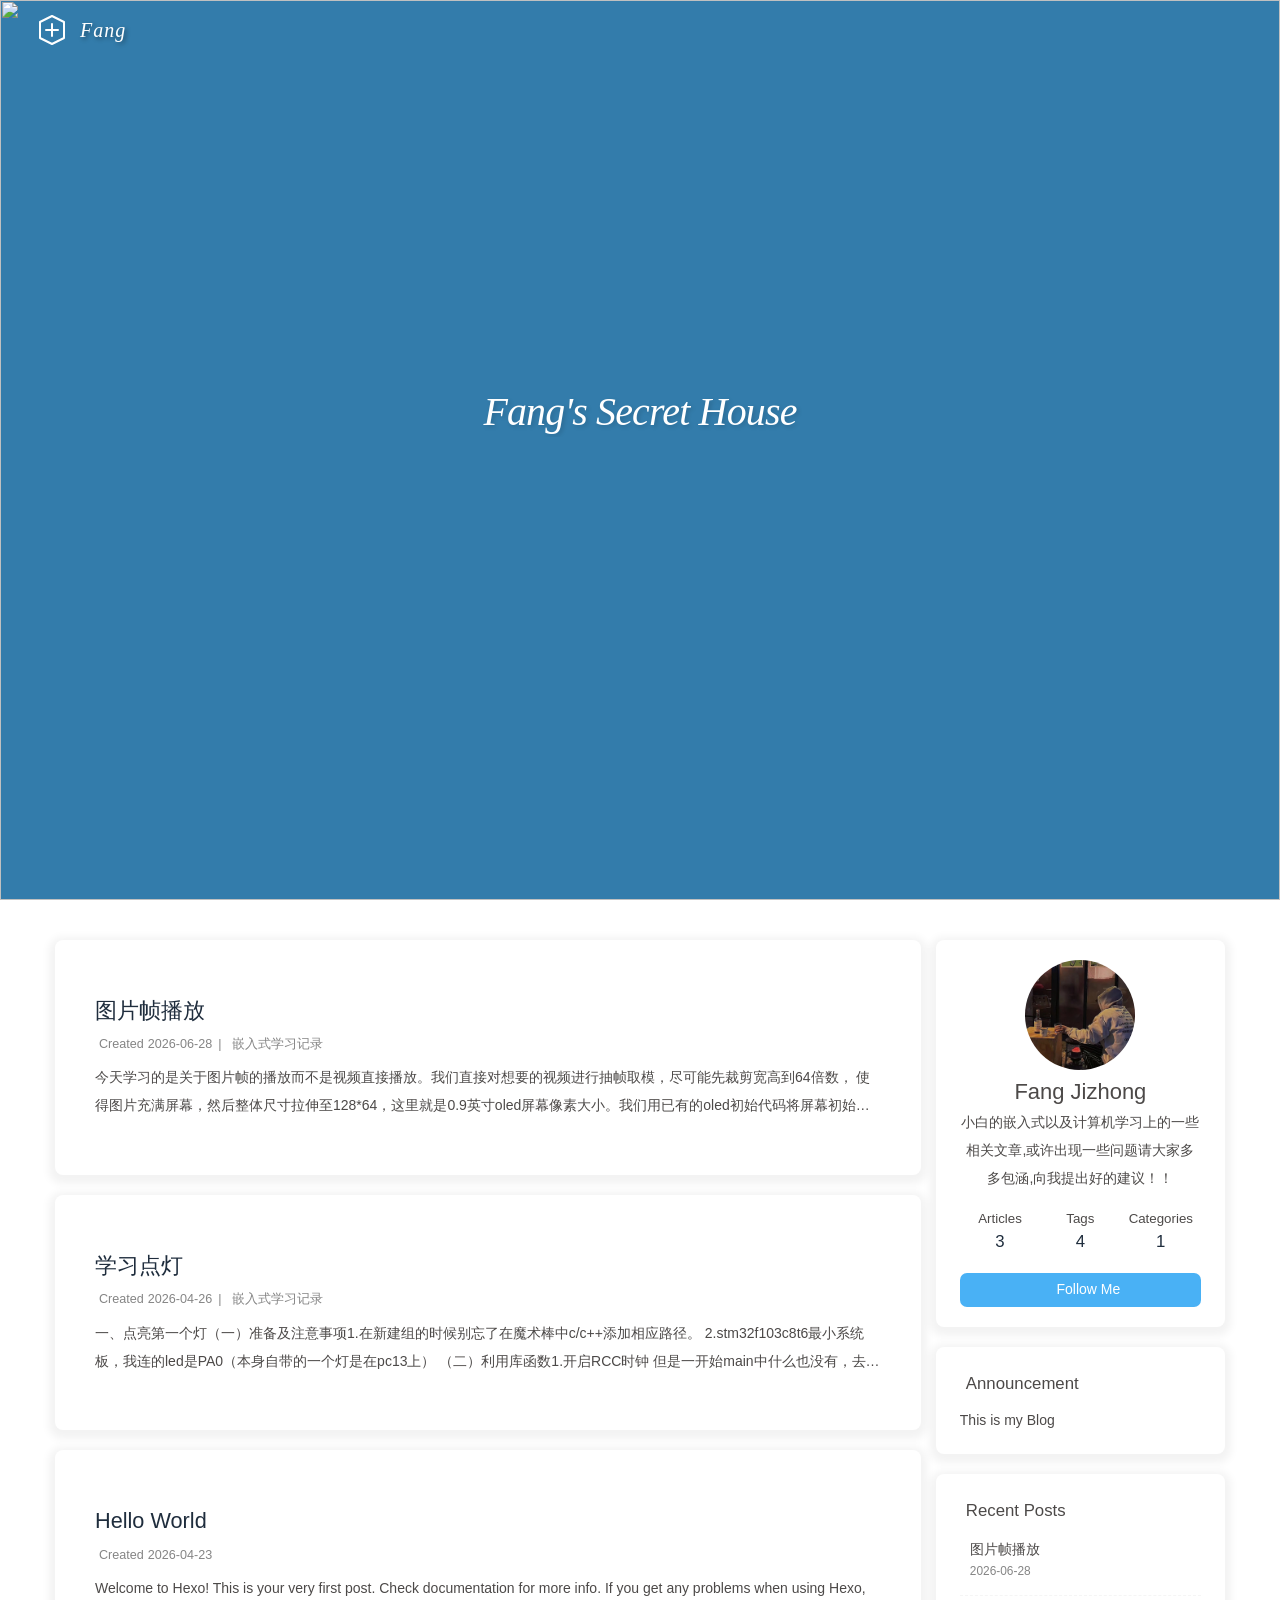
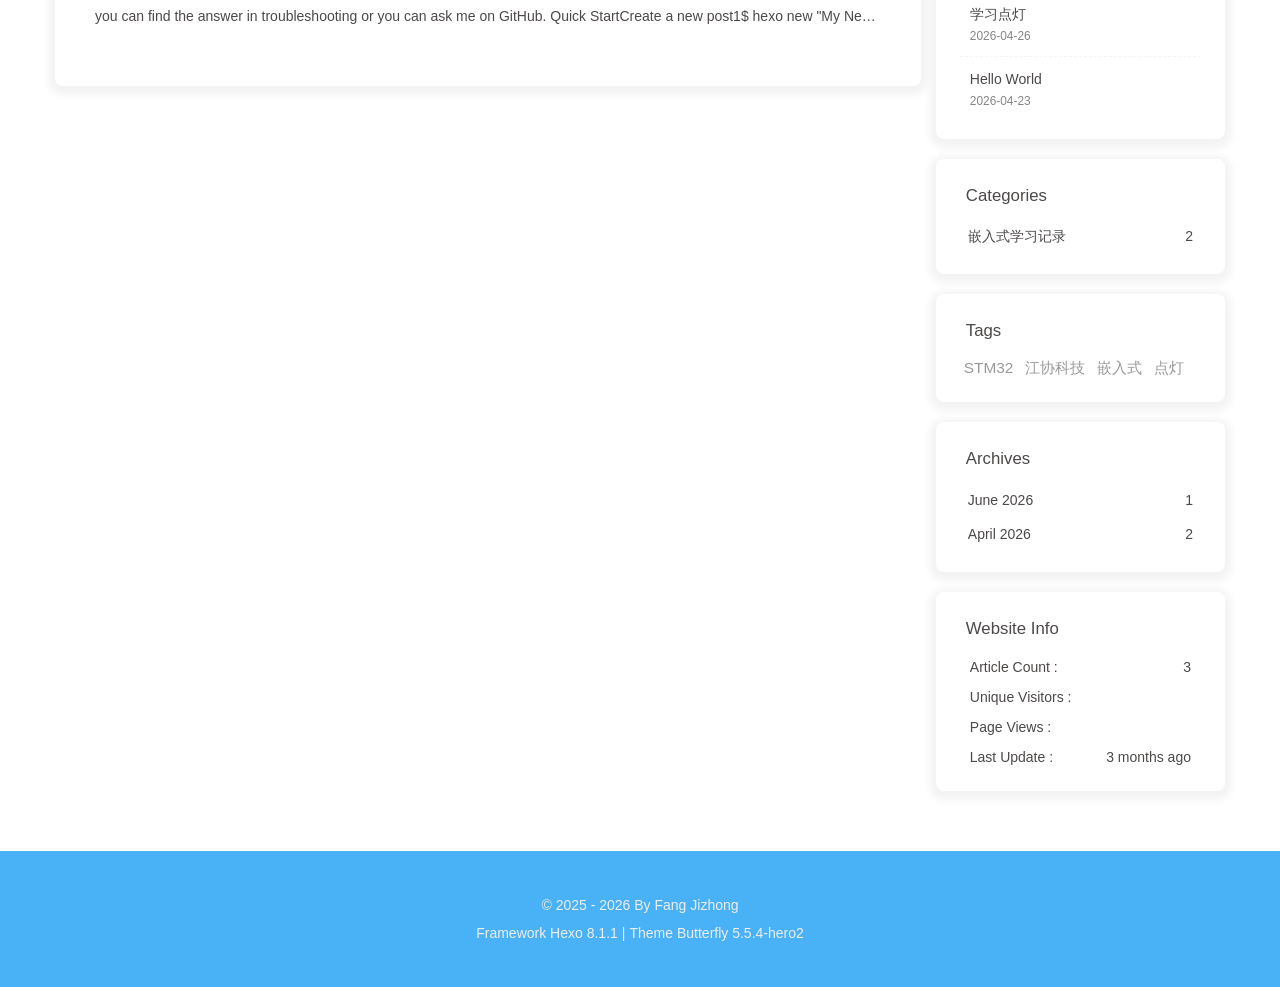
==== index.html @ 66880bf9 "Site updated: 2026-08-13 18:31:26" ====
<!DOCTYPE html><html lang="en" data-theme="light"><head><meta charset="UTF-8"><meta http-equiv="X-UA-Compatible" content="IE=edge"><meta name="viewport" content="width=device-width, initial-scale=1.0,viewport-fit=cover"><title>Fang's Secret House</title><meta name="author" content="Fang Jizhong"><meta name="copyright" content="Fang Jizhong"><meta name="format-detection" content="telephone=no"><meta name="theme-color" content="#ffffff"><meta name="description" content="小白的嵌入式以及计算机学习上的一些相关文章,或许出现一些问题请大家多多包涵,向我提出好的建议！！">
<meta property="og:type" content="website">
<meta property="og:title" content="Fang&#39;s Secret House">
<meta property="og:url" content="https://piaoliuping14.github.io/index.html">
<meta property="og:site_name" content="Fang&#39;s Secret House">
<meta property="og:description" content="小白的嵌入式以及计算机学习上的一些相关文章,或许出现一些问题请大家多多包涵,向我提出好的建议！！">
<meta property="og:locale" content="en_US">
<meta property="og:image" content="https://piaoliuping14.github.io/img/touxiang.jpg">
<meta property="article:author" content="Fang Jizhong">
<meta property="article:tag" content="学习,嵌入式,硬件,个人技术提升">
<meta name="twitter:card" content="summary">
<meta name="twitter:image" content="https://piaoliuping14.github.io/img/touxiang.jpg"><script type="application/ld+json">{
  "@context": "https://schema.org",
  "@type": "WebSite",
  "name": "Fang's Secret House",
  "alternateName": [
    "piaoliuping14.github.io"
  ],
  "url": "https://piaoliuping14.github.io/"
}</script><link rel="shortcut icon" href="/img/favicon.png"><link rel="canonical" href="https://piaoliuping14.github.io/index.html"><link rel="preconnect" href="//cdn.jsdelivr.net"/><link rel="preconnect" href="//busuanzi.ibruce.info"/><link rel="stylesheet" href="/css/index.css?v=5.5.4-hero2"><link rel="stylesheet" href="https://cdn.jsdelivr.net/npm/@fortawesome/fontawesome-free@7.1.0/css/all.min.css"><script>
    (() => {
      
    const saveToLocal = {
      set: (key, value, ttl) => {
        if (!ttl) return
        const expiry = Date.now() + ttl * 86400000
        localStorage.setItem(key, JSON.stringify({ value, expiry }))
      },
      get: key => {
        const itemStr = localStorage.getItem(key)
        if (!itemStr) return undefined
        const { value, expiry } = JSON.parse(itemStr)
        if (Date.now() > expiry) {
          localStorage.removeItem(key)
          return undefined
        }
        return value
      }
    }

    window.btf = {
      saveToLocal,
      getScript: (url, attr = {}) => new Promise((resolve, reject) => {
        const script = document.createElement('script')
        script.src = url
        script.async = true
        Object.entries(attr).forEach(([key, val]) => script.setAttribute(key, val))
        script.onload = script.onreadystatechange = () => {
          if (!script.readyState || /loaded|complete/.test(script.readyState)) resolve()
        }
        script.onerror = reject
        document.head.appendChild(script)
      }),
      getCSS: (url, id) => new Promise((resolve, reject) => {
        const link = document.createElement('link')
        link.rel = 'stylesheet'
        link.href = url
        if (id) link.id = id
        link.onload = link.onreadystatechange = () => {
          if (!link.readyState || /loaded|complete/.test(link.readyState)) resolve()
        }
        link.onerror = reject
        document.head.appendChild(link)
      }),
      addGlobalFn: (key, fn, name = false, parent = window) => {
        if (!false && key.startsWith('pjax')) return
        const globalFn = parent.globalFn || {}
        globalFn[key] = globalFn[key] || {}
        globalFn[key][name || Object.keys(globalFn[key]).length] = fn
        parent.globalFn = globalFn
      }
    }
  
      
      const activateDarkMode = () => {
        document.documentElement.setAttribute('data-theme', 'dark')
        if (document.querySelector('meta[name="theme-color"]') !== null) {
          document.querySelector('meta[name="theme-color"]').setAttribute('content', '#0d0d0d')
        }
      }
      const activateLightMode = () => {
        document.documentElement.setAttribute('data-theme', 'light')
        if (document.querySelector('meta[name="theme-color"]') !== null) {
          document.querySelector('meta[name="theme-color"]').setAttribute('content', '#ffffff')
        }
      }

      btf.activateDarkMode = activateDarkMode
      btf.activateLightMode = activateLightMode

      const theme = saveToLocal.get('theme')
    
          theme === 'dark' ? activateDarkMode() : theme === 'light' ? activateLightMode() : null
        
      
      const asideStatus = saveToLocal.get('aside-status')
      if (asideStatus !== undefined) {
        document.documentElement.classList.toggle('hide-aside', asideStatus === 'hide')
      }
    
      
    const detectApple = () => {
      if (/iPad|iPhone|iPod|Macintosh/.test(navigator.userAgent)) {
        document.documentElement.classList.add('apple')
      }
    }
    detectApple()
  
    })()
  </script><script>const GLOBAL_CONFIG = {
  root: '/',
  algolia: undefined,
  localSearch: undefined,
  translate: undefined,
  highlight: {"plugin":"highlight.js","highlightCopy":true,"highlightLang":true,"highlightHeightLimit":false,"highlightFullpage":false,"highlightMacStyle":false},
  copy: {
    success: 'Copy Successful',
    error: 'Copy Failed',
    noSupport: 'Browser Not Supported'
  },
  relativeDate: {
    homepage: false,
    post: false
  },
  runtime: '',
  dateSuffix: {
    just: 'Just now',
    min: 'minutes ago',
    hour: 'hours ago',
    day: 'days ago',
    month: 'months ago'
  },
  copyright: undefined,
  lightbox: 'null',
  Snackbar: undefined,
  infinitegrid: {
    js: 'https://cdn.jsdelivr.net/npm/@egjs/infinitegrid@4.13.0/dist/infinitegrid.min.js',
    buttonText: 'Load More'
  },
  isPhotoFigcaption: false,
  islazyloadPlugin: false,
  isAnchor: false,
  percent: {
    toc: true,
    rightside: false,
  },
  autoDarkmode: false
}</script><script id="config-diff">var GLOBAL_CONFIG_SITE = {
  title: 'Fang\'s Secret House',
  isHighlightShrink: false,
  isToc: false,
  pageType: 'home'
}</script><meta name="generator" content="Hexo 8.1.1"></head><body><div class="page" id="body-wrap"><header class="full_page" id="page-header"><div class="hero-bg-layer hero-bg-1"><img class="hero-bg-img" src="https://images.higgs.ai/?default=1&amp;output=webp&amp;url=https%3A%2F%2Fd8j0ntlcm91z4.cloudfront.net%2Fuser_38xzZboKViGWJOttwIXH07lWA1P%2Fhf_20260609_195923_b0ba8ace-1d1d-4f2c-9a28-1ab84b330680.png&amp;w=1280&amp;q=85" alt=""></div><div class="hero-bg-layer hero-bg-2" id="spotlight-mask"><img class="hero-bg-img" src="https://images.higgs.ai/?default=1&amp;output=webp&amp;url=https%3A%2F%2Fd8j0ntlcm91z4.cloudfront.net%2Fuser_38xzZboKViGWJOttwIXH07lWA1P%2Fhf_20260609_201152_bba90a12-bf12-459f-91f0-51f237dbaf3b.png&amp;w=1280&amp;q=85" alt=""></div><canvas id="spotlight-canvas"></canvas><nav id="nav"><span id="blog-info"><a class="nav-site-title" href="/"><span class="hero-logo" aria-hidden="true"><svg width="32" height="32" viewBox="0 0 32 32" fill="none" xmlns="http://www.w3.org/2000/svg"><path d="M16 2L28 8V24L16 30L4 24V8L16 2Z" stroke="white" stroke-width="2" stroke-linecap="round" stroke-linejoin="round"></path><path d="M16 10V22M10 16H22" stroke="white" stroke-width="2" stroke-linecap="round"></path></svg></span><span class="hero-site-name">Fang</span></a></span><div id="menus"></div></nav><div id="site-info"><h1 id="site-title">Fang's Secret House</h1></div><div id="scroll-down"><i class="fas fa-angle-down scroll-down-effects"></i></div></header><main class="layout" id="content-inner"><div class="recent-posts nc" id="recent-posts"><div class="recent-post-items"><div class="recent-post-item"><div class="recent-post-info no-cover"><a class="article-title" href="/2026/06/28/%E5%9B%BE%E7%89%87%E5%B8%A7%E6%92%AD%E6%94%BE/" title="图片帧播放">图片帧播放</a><div class="article-meta-wrap"><span class="post-meta-date"><i class="far fa-calendar-alt"></i><span class="article-meta-label">Created</span><time datetime="2026-06-28T06:37:36.000Z" title="Created 2026-06-28 14:37:36">2026-06-28</time></span><span class="article-meta"><span class="article-meta-separator">|</span><i class="fas fa-inbox"></i><a class="article-meta__categories" href="/categories/%E5%B5%8C%E5%85%A5%E5%BC%8F%E5%AD%A6%E4%B9%A0%E8%AE%B0%E5%BD%95/">嵌入式学习记录</a></span></div><div class="content">今天学习的是关于图片帧的播放而不是视频直接播放。我们直接对想要的视频进行抽帧取模，尽可能先裁剪宽高到64倍数， 使得图片充满屏幕，然后整体尺寸拉伸至128*64，这里就是0.9英寸oled屏幕像素大小。我们用已有的oled初始代码将屏幕初始化。后面需要的就是编写显示图片的程序。  12345678910111213141516171819202122232425262728    void OLED_ShowImage128x64(const uint8_t *Image)&#123;	uint8_t Page;	uint8_t Y;	uint8_t X;	uint8_t Bit;	uint16_t Index;	uint8_t Data;	for(Page=0;Page&lt;8;Page++)	&#123;		OLED_SetCursor(Page,0);		for(X=0;X&lt;128;X++)		&#123;			Data=0x00;			for(Bit=0;Bit&lt;8;Bit++)			&#123;			   Y=Page*8+Bit;				Index = ...</div></div></div><div class="recent-post-item"><div class="recent-post-info no-cover"><a class="article-title" href="/2026/04/26/%E5%AD%A6%E4%B9%A0%E7%82%B9%E7%81%AF/" title="学习点灯">学习点灯</a><div class="article-meta-wrap"><span class="post-meta-date"><i class="far fa-calendar-alt"></i><span class="article-meta-label">Created</span><time datetime="2026-04-26T02:53:39.000Z" title="Created 2026-04-26 10:53:39">2026-04-26</time></span><span class="article-meta"><span class="article-meta-separator">|</span><i class="fas fa-inbox"></i><a class="article-meta__categories" href="/categories/%E5%B5%8C%E5%85%A5%E5%BC%8F%E5%AD%A6%E4%B9%A0%E8%AE%B0%E5%BD%95/">嵌入式学习记录</a></span></div><div class="content">一、点亮第一个灯（一）准备及注意事项1.在新建组的时候别忘了在魔术棒中c/c++添加相应路径。 2.stm32f103c8t6最小系统板，我连的led是PA0（本身自带的一个灯是在pc13上）  （二）利用库函数1.开启RCC时钟     但是一开始main中什么也没有，去找libray中“stm32f10x_rcc.h”，其中700行左右有一个  1void RCC_APB2PeriphClockCmd(uint32_t RCC_APB2Periph, FunctionalState NewState) 可以通过“Go To Definition Of”跳转到具体的函数及其解释。 也就是说参数RCC_APB2Periph和NewState可选择的就是这些       这里要开启PA0的RCC时钟，所以选择RCC_APB2Periph_GPIOA和ENABLE,直接在main里写这个函数。     补充一下：         库函数是自己定义了寄存器的地址及其相应引脚的位设置。后续寄存器操作的时候会自己定义这一些，需要会看数据手册，看地址位。     2.GPIO寄存器配置（初始...</div></div></div><div class="recent-post-item"><div class="recent-post-info no-cover"><a class="article-title" href="/2026/04/23/hello-world/" title="Hello World">Hello World</a><div class="article-meta-wrap"><span class="post-meta-date"><i class="far fa-calendar-alt"></i><span class="article-meta-label">Created</span><time datetime="2026-04-23T04:51:19.220Z" title="Created 2026-04-23 12:51:19">2026-04-23</time></span></div><div class="content">Welcome to Hexo! This is your very first post. Check documentation for more info. If you get any problems when using Hexo, you can find the answer in troubleshooting or you can ask me on GitHub. Quick StartCreate a new post1$ hexo new &quot;My New Post&quot;  More info: Writing Run server1$ hexo server  More info: Server Generate static files1$ hexo generate  More info: Generating Deploy to remote sites1$ hexo deploy  More info: Deployment </div></div></div></div></div><div class="aside-content" id="aside-content"><div class="card-widget card-info text-center"><div class="avatar-img"><img src="/img/touxiang.jpg" onerror="this.onerror=null;this.src='/img/friend_404.gif'" alt="avatar"/></div><div class="author-info-name">Fang Jizhong</div><div class="author-info-description">小白的嵌入式以及计算机学习上的一些相关文章,或许出现一些问题请大家多多包涵,向我提出好的建议！！</div><div class="site-data"><a href="/archives/"><div class="headline">Articles</div><div class="length-num">3</div></a><a href="/tags/"><div class="headline">Tags</div><div class="length-num">4</div></a><a href="/categories/"><div class="headline">Categories</div><div class="length-num">1</div></a></div><a id="card-info-btn" target="_blank" rel="noopener" href="https://github.com/piaoliuping14"><i class="fab fa-github"></i><span>Follow Me</span></a></div><div class="card-widget card-announcement"><div class="item-headline"><i class="fas fa-bullhorn fa-shake"></i><span>Announcement</span></div><div class="announcement_content">This is my Blog</div></div><div class="sticky_layout"><div class="card-widget card-recent-post"><div class="item-headline"><i class="fas fa-history"></i><span>Recent Posts</span></div><div class="aside-list"><div class="aside-list-item no-cover"><div class="content"><a class="title" href="/2026/06/28/%E5%9B%BE%E7%89%87%E5%B8%A7%E6%92%AD%E6%94%BE/" title="图片帧播放">图片帧播放</a><time datetime="2026-06-28T06:37:36.000Z" title="Created 2026-06-28 14:37:36">2026-06-28</time></div></div><div class="aside-list-item no-cover"><div class="content"><a class="title" href="/2026/04/26/%E5%AD%A6%E4%B9%A0%E7%82%B9%E7%81%AF/" title="学习点灯">学习点灯</a><time datetime="2026-04-26T02:53:39.000Z" title="Created 2026-04-26 10:53:39">2026-04-26</time></div></div><div class="aside-list-item no-cover"><div class="content"><a class="title" href="/2026/04/23/hello-world/" title="Hello World">Hello World</a><time datetime="2026-04-23T04:51:19.220Z" title="Created 2026-04-23 12:51:19">2026-04-23</time></div></div></div></div><div class="card-widget card-categories"><div class="item-headline">
            <i class="fas fa-folder-open"></i>
            <span>Categories</span>
            
          </div>
          <ul class="card-category-list" id="aside-cat-list">
            <li class="card-category-list-item "><a class="card-category-list-link" href="/categories/%E5%B5%8C%E5%85%A5%E5%BC%8F%E5%AD%A6%E4%B9%A0%E8%AE%B0%E5%BD%95/"><span class="card-category-list-name">嵌入式学习记录</span><span class="card-category-list-count">2</span></a></li>
          </ul></div><div class="card-widget card-tags"><div class="item-headline"><i class="fas fa-tags"></i><span>Tags</span></div><div class="card-tag-cloud"><a href="/tags/STM32/" style="font-size: 1.1em; color: #999">STM32</a> <a href="/tags/%E6%B1%9F%E5%8D%8F%E7%A7%91%E6%8A%80/" style="font-size: 1.1em; color: #999">江协科技</a> <a href="/tags/%E5%B5%8C%E5%85%A5%E5%BC%8F/" style="font-size: 1.1em; color: #999">嵌入式</a> <a href="/tags/%E7%82%B9%E7%81%AF/" style="font-size: 1.1em; color: #999">点灯</a></div></div><div class="card-widget card-archives">
    <div class="item-headline">
      <i class="fas fa-archive"></i>
      <span>Archives</span>
      
    </div>
  
    <ul class="card-archive-list">
      
        <li class="card-archive-list-item">
          <a class="card-archive-list-link" href="/archives/2026/06/">
            <span class="card-archive-list-date">
              June 2026
            </span>
            <span class="card-archive-list-count">1</span>
          </a>
        </li>
      
        <li class="card-archive-list-item">
          <a class="card-archive-list-link" href="/archives/2026/04/">
            <span class="card-archive-list-date">
              April 2026
            </span>
            <span class="card-archive-list-count">2</span>
          </a>
        </li>
      
    </ul>
  </div><div class="card-widget card-webinfo"><div class="item-headline"><i class="fas fa-chart-line"></i><span>Website Info</span></div><div class="webinfo"><div class="webinfo-item"><div class="item-name">Article Count :</div><div class="item-count">3</div></div><div class="webinfo-item"><div class="item-name">Unique Visitors :</div><div class="item-count" id="busuanzi_value_site_uv"><i class="fa-solid fa-spinner fa-spin"></i></div></div><div class="webinfo-item"><div class="item-name">Page Views :</div><div class="item-count" id="busuanzi_value_site_pv"><i class="fa-solid fa-spinner fa-spin"></i></div></div><div class="webinfo-item"><div class="item-name">Last Update :</div><div class="item-count" id="last-push-date" data-lastPushDate="2026-08-13T10:31:24.759Z"><i class="fa-solid fa-spinner fa-spin"></i></div></div></div></div></div></div></main><footer id="footer"><div class="footer-other"><div class="footer-copyright"><span class="copyright">&copy;&nbsp;2025 - 2026 By Fang Jizhong</span><span class="framework-info"><span>Framework </span><a target="_blank" rel="noopener" href="https://hexo.io">Hexo 8.1.1</a><span class="footer-separator">|</span><span>Theme </span><a target="_blank" rel="noopener" href="https://github.com/jerryc127/hexo-theme-butterfly">Butterfly 5.5.4-hero2</a></span></div></div></footer></div><div id="rightside"><div id="rightside-config-hide"><button id="darkmode" type="button" title="Toggle Between Light and Dark Mode"><i class="fas fa-adjust"></i></button><button id="hide-aside-btn" type="button" title="Toggle Between Single-column and Double-column"><i class="fas fa-arrows-alt-h"></i></button></div><div id="rightside-config-show"><button id="rightside-config" type="button" title="Settings"><i class="fas fa-cog fa-spin"></i></button><button id="go-up" type="button" title="Back to Top"><span class="scroll-percent"></span><i class="fas fa-arrow-up"></i></button></div></div><div><script src="/js/utils.js?v=5.5.4-hero2"></script><script src="/js/main.js?v=5.5.4-hero2"></script><script src="/js/hero-spotlight.js"></script><div class="js-pjax"></div><script async data-pjax src="//busuanzi.ibruce.info/busuanzi/2.3/busuanzi.pure.mini.js"></script></div></body></html>
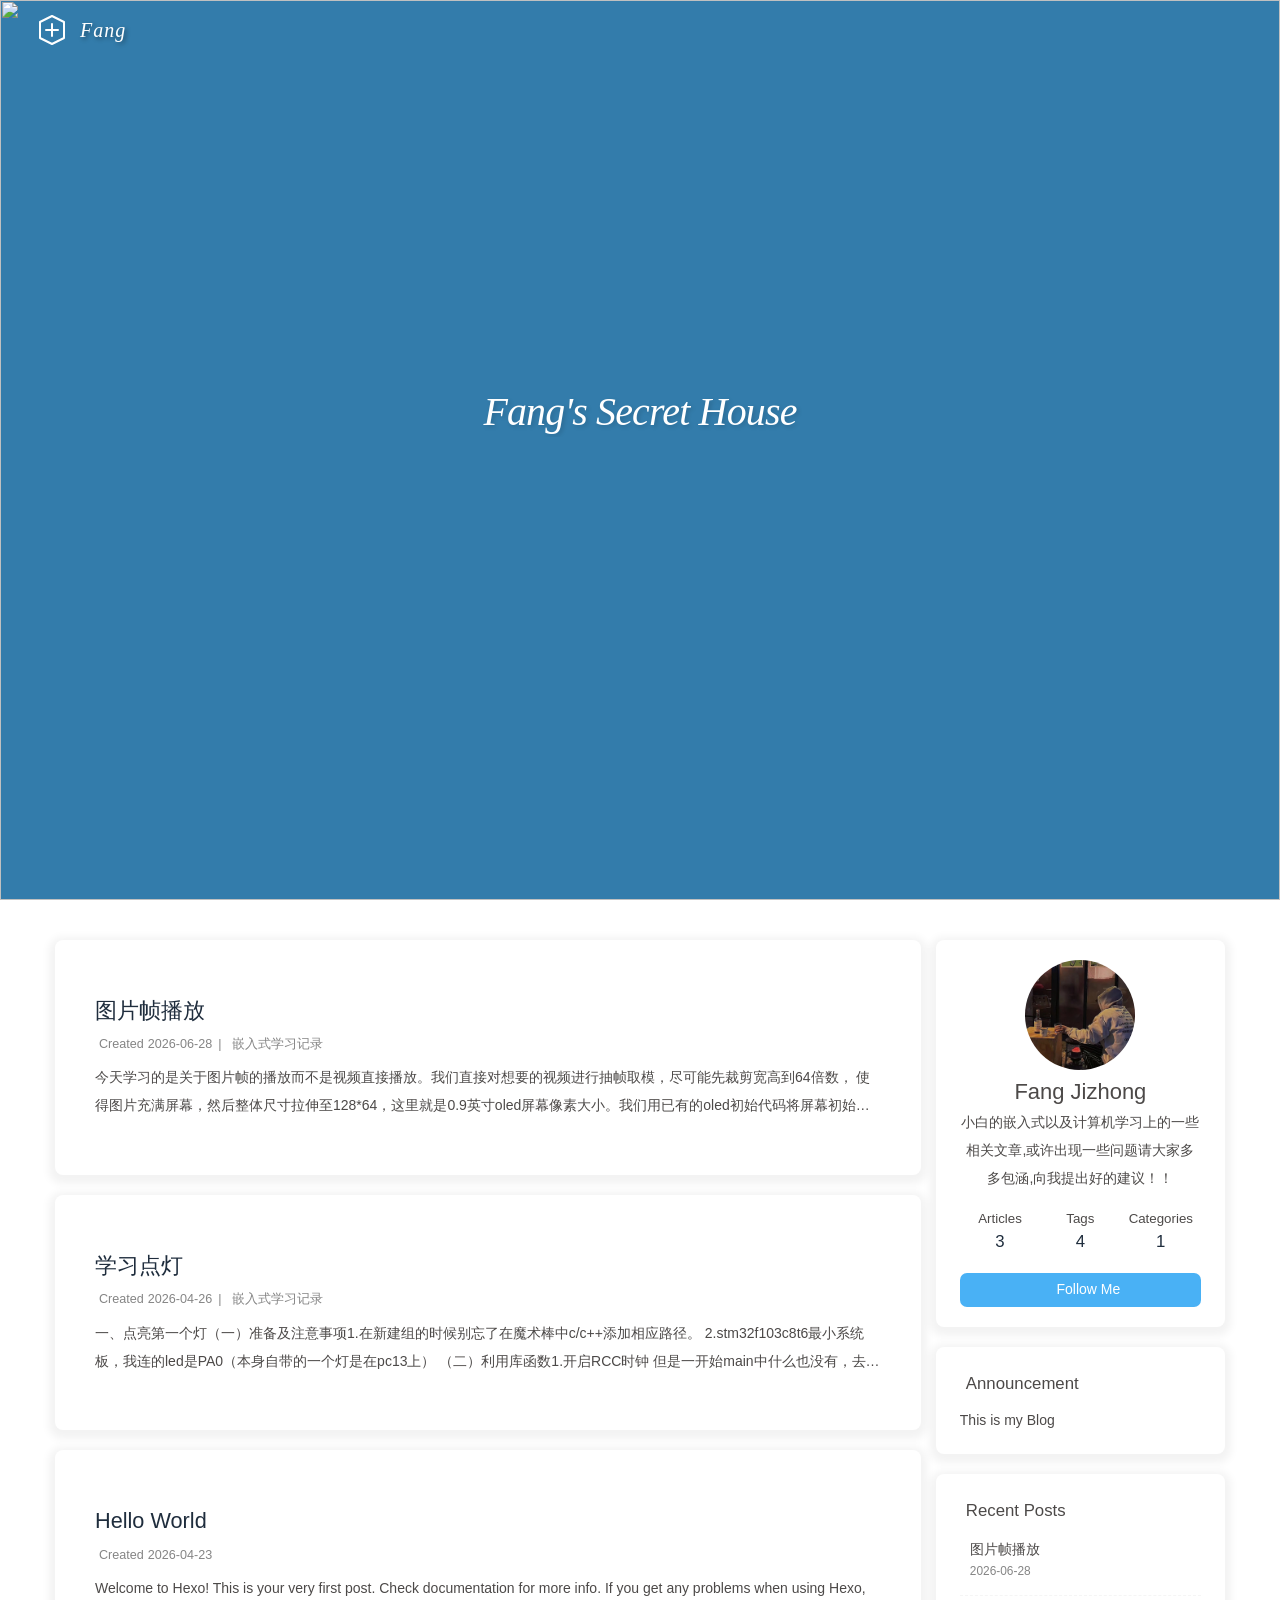
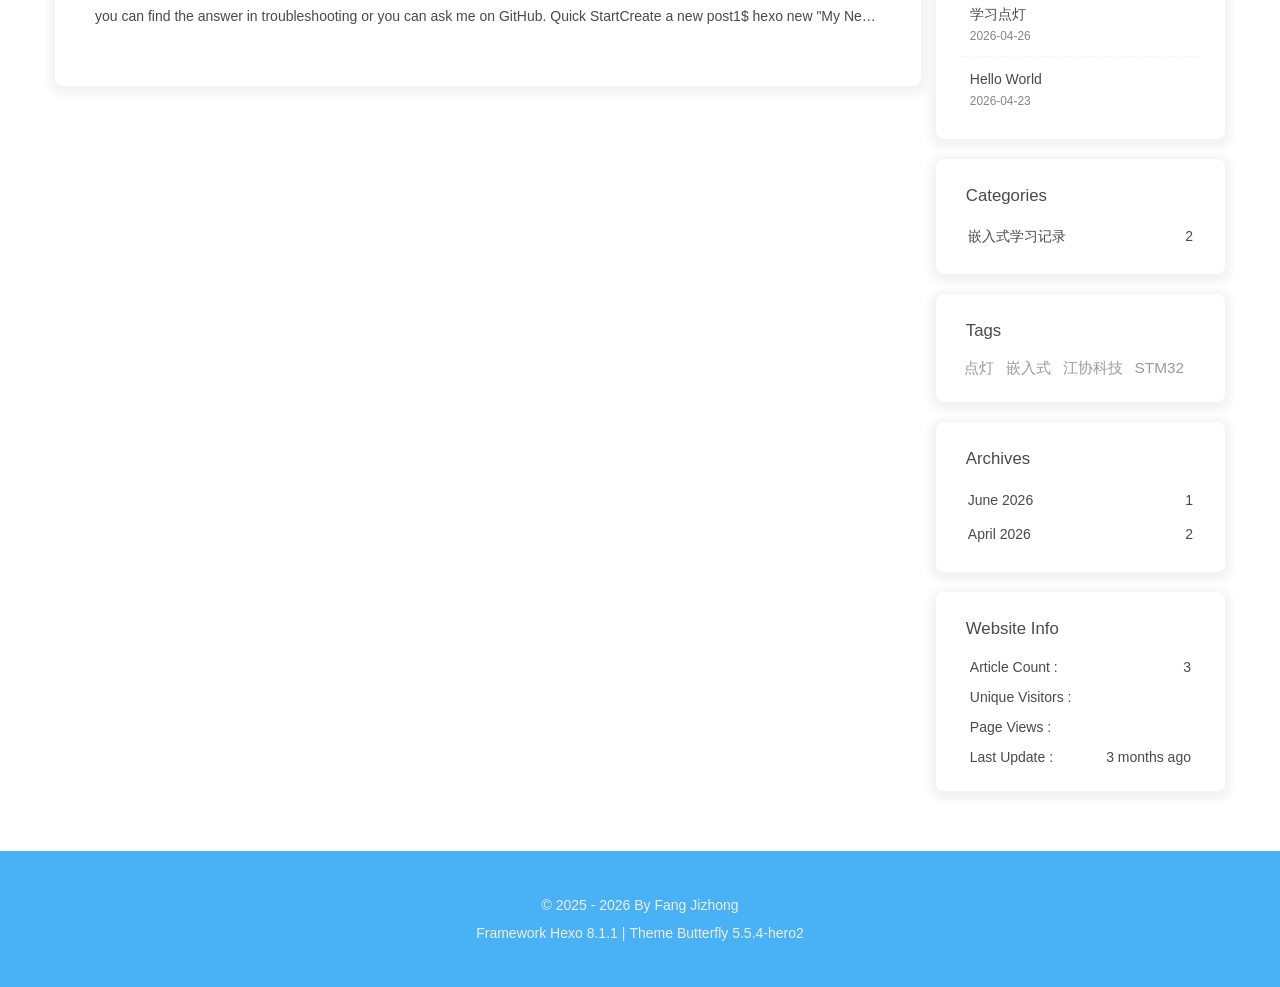
==== commit 4d2d5a68: "Site updated: 2026-08-13 18:32:13" ====
--- a/index.html
+++ b/index.html
@@ -157,7 +157,7 @@
           </div>
           <ul class="card-category-list" id="aside-cat-list">
             <li class="card-category-list-item "><a class="card-category-list-link" href="/categories/%E5%B5%8C%E5%85%A5%E5%BC%8F%E5%AD%A6%E4%B9%A0%E8%AE%B0%E5%BD%95/"><span class="card-category-list-name">嵌入式学习记录</span><span class="card-category-list-count">2</span></a></li>
-          </ul></div><div class="card-widget card-tags"><div class="item-headline"><i class="fas fa-tags"></i><span>Tags</span></div><div class="card-tag-cloud"><a href="/tags/STM32/" style="font-size: 1.1em; color: #999">STM32</a> <a href="/tags/%E6%B1%9F%E5%8D%8F%E7%A7%91%E6%8A%80/" style="font-size: 1.1em; color: #999">江协科技</a> <a href="/tags/%E5%B5%8C%E5%85%A5%E5%BC%8F/" style="font-size: 1.1em; color: #999">嵌入式</a> <a href="/tags/%E7%82%B9%E7%81%AF/" style="font-size: 1.1em; color: #999">点灯</a></div></div><div class="card-widget card-archives">
+          </ul></div><div class="card-widget card-tags"><div class="item-headline"><i class="fas fa-tags"></i><span>Tags</span></div><div class="card-tag-cloud"><a href="/tags/%E7%82%B9%E7%81%AF/" style="font-size: 1.1em; color: #999">点灯</a> <a href="/tags/%E5%B5%8C%E5%85%A5%E5%BC%8F/" style="font-size: 1.1em; color: #999">嵌入式</a> <a href="/tags/%E6%B1%9F%E5%8D%8F%E7%A7%91%E6%8A%80/" style="font-size: 1.1em; color: #999">江协科技</a> <a href="/tags/STM32/" style="font-size: 1.1em; color: #999">STM32</a></div></div><div class="card-widget card-archives">
     <div class="item-headline">
       <i class="fas fa-archive"></i>
       <span>Archives</span>
@@ -185,4 +185,4 @@
         </li>
       
     </ul>
-  </div><div class="card-widget card-webinfo"><div class="item-headline"><i class="fas fa-chart-line"></i><span>Website Info</span></div><div class="webinfo"><div class="webinfo-item"><div class="item-name">Article Count :</div><div class="item-count">3</div></div><div class="webinfo-item"><div class="item-name">Unique Visitors :</div><div class="item-count" id="busuanzi_value_site_uv"><i class="fa-solid fa-spinner fa-spin"></i></div></div><div class="webinfo-item"><div class="item-name">Page Views :</div><div class="item-count" id="busuanzi_value_site_pv"><i class="fa-solid fa-spinner fa-spin"></i></div></div><div class="webinfo-item"><div class="item-name">Last Update :</div><div class="item-count" id="last-push-date" data-lastPushDate="2026-08-13T10:31:24.759Z"><i class="fa-solid fa-spinner fa-spin"></i></div></div></div></div></div></div></main><footer id="footer"><div class="footer-other"><div class="footer-copyright"><span class="copyright">&copy;&nbsp;2025 - 2026 By Fang Jizhong</span><span class="framework-info"><span>Framework </span><a target="_blank" rel="noopener" href="https://hexo.io">Hexo 8.1.1</a><span class="footer-separator">|</span><span>Theme </span><a target="_blank" rel="noopener" href="https://github.com/jerryc127/hexo-theme-butterfly">Butterfly 5.5.4-hero2</a></span></div></div></footer></div><div id="rightside"><div id="rightside-config-hide"><button id="darkmode" type="button" title="Toggle Between Light and Dark Mode"><i class="fas fa-adjust"></i></button><button id="hide-aside-btn" type="button" title="Toggle Between Single-column and Double-column"><i class="fas fa-arrows-alt-h"></i></button></div><div id="rightside-config-show"><button id="rightside-config" type="button" title="Settings"><i class="fas fa-cog fa-spin"></i></button><button id="go-up" type="button" title="Back to Top"><span class="scroll-percent"></span><i class="fas fa-arrow-up"></i></button></div></div><div><script src="/js/utils.js?v=5.5.4-hero2"></script><script src="/js/main.js?v=5.5.4-hero2"></script><script src="/js/hero-spotlight.js"></script><div class="js-pjax"></div><script async data-pjax src="//busuanzi.ibruce.info/busuanzi/2.3/busuanzi.pure.mini.js"></script></div></body></html>+  </div><div class="card-widget card-webinfo"><div class="item-headline"><i class="fas fa-chart-line"></i><span>Website Info</span></div><div class="webinfo"><div class="webinfo-item"><div class="item-name">Article Count :</div><div class="item-count">3</div></div><div class="webinfo-item"><div class="item-name">Unique Visitors :</div><div class="item-count" id="busuanzi_value_site_uv"><i class="fa-solid fa-spinner fa-spin"></i></div></div><div class="webinfo-item"><div class="item-name">Page Views :</div><div class="item-count" id="busuanzi_value_site_pv"><i class="fa-solid fa-spinner fa-spin"></i></div></div><div class="webinfo-item"><div class="item-name">Last Update :</div><div class="item-count" id="last-push-date" data-lastPushDate="2026-08-13T10:32:11.474Z"><i class="fa-solid fa-spinner fa-spin"></i></div></div></div></div></div></div></main><footer id="footer"><div class="footer-other"><div class="footer-copyright"><span class="copyright">&copy;&nbsp;2025 - 2026 By Fang Jizhong</span><span class="framework-info"><span>Framework </span><a target="_blank" rel="noopener" href="https://hexo.io">Hexo 8.1.1</a><span class="footer-separator">|</span><span>Theme </span><a target="_blank" rel="noopener" href="https://github.com/jerryc127/hexo-theme-butterfly">Butterfly 5.5.4-hero2</a></span></div></div></footer></div><div id="rightside"><div id="rightside-config-hide"><button id="darkmode" type="button" title="Toggle Between Light and Dark Mode"><i class="fas fa-adjust"></i></button><button id="hide-aside-btn" type="button" title="Toggle Between Single-column and Double-column"><i class="fas fa-arrows-alt-h"></i></button></div><div id="rightside-config-show"><button id="rightside-config" type="button" title="Settings"><i class="fas fa-cog fa-spin"></i></button><button id="go-up" type="button" title="Back to Top"><span class="scroll-percent"></span><i class="fas fa-arrow-up"></i></button></div></div><div><script src="/js/utils.js?v=5.5.4-hero2"></script><script src="/js/main.js?v=5.5.4-hero2"></script><script src="/js/hero-spotlight.js"></script><div class="js-pjax"></div><script async data-pjax src="//busuanzi.ibruce.info/busuanzi/2.3/busuanzi.pure.mini.js"></script></div></body></html>
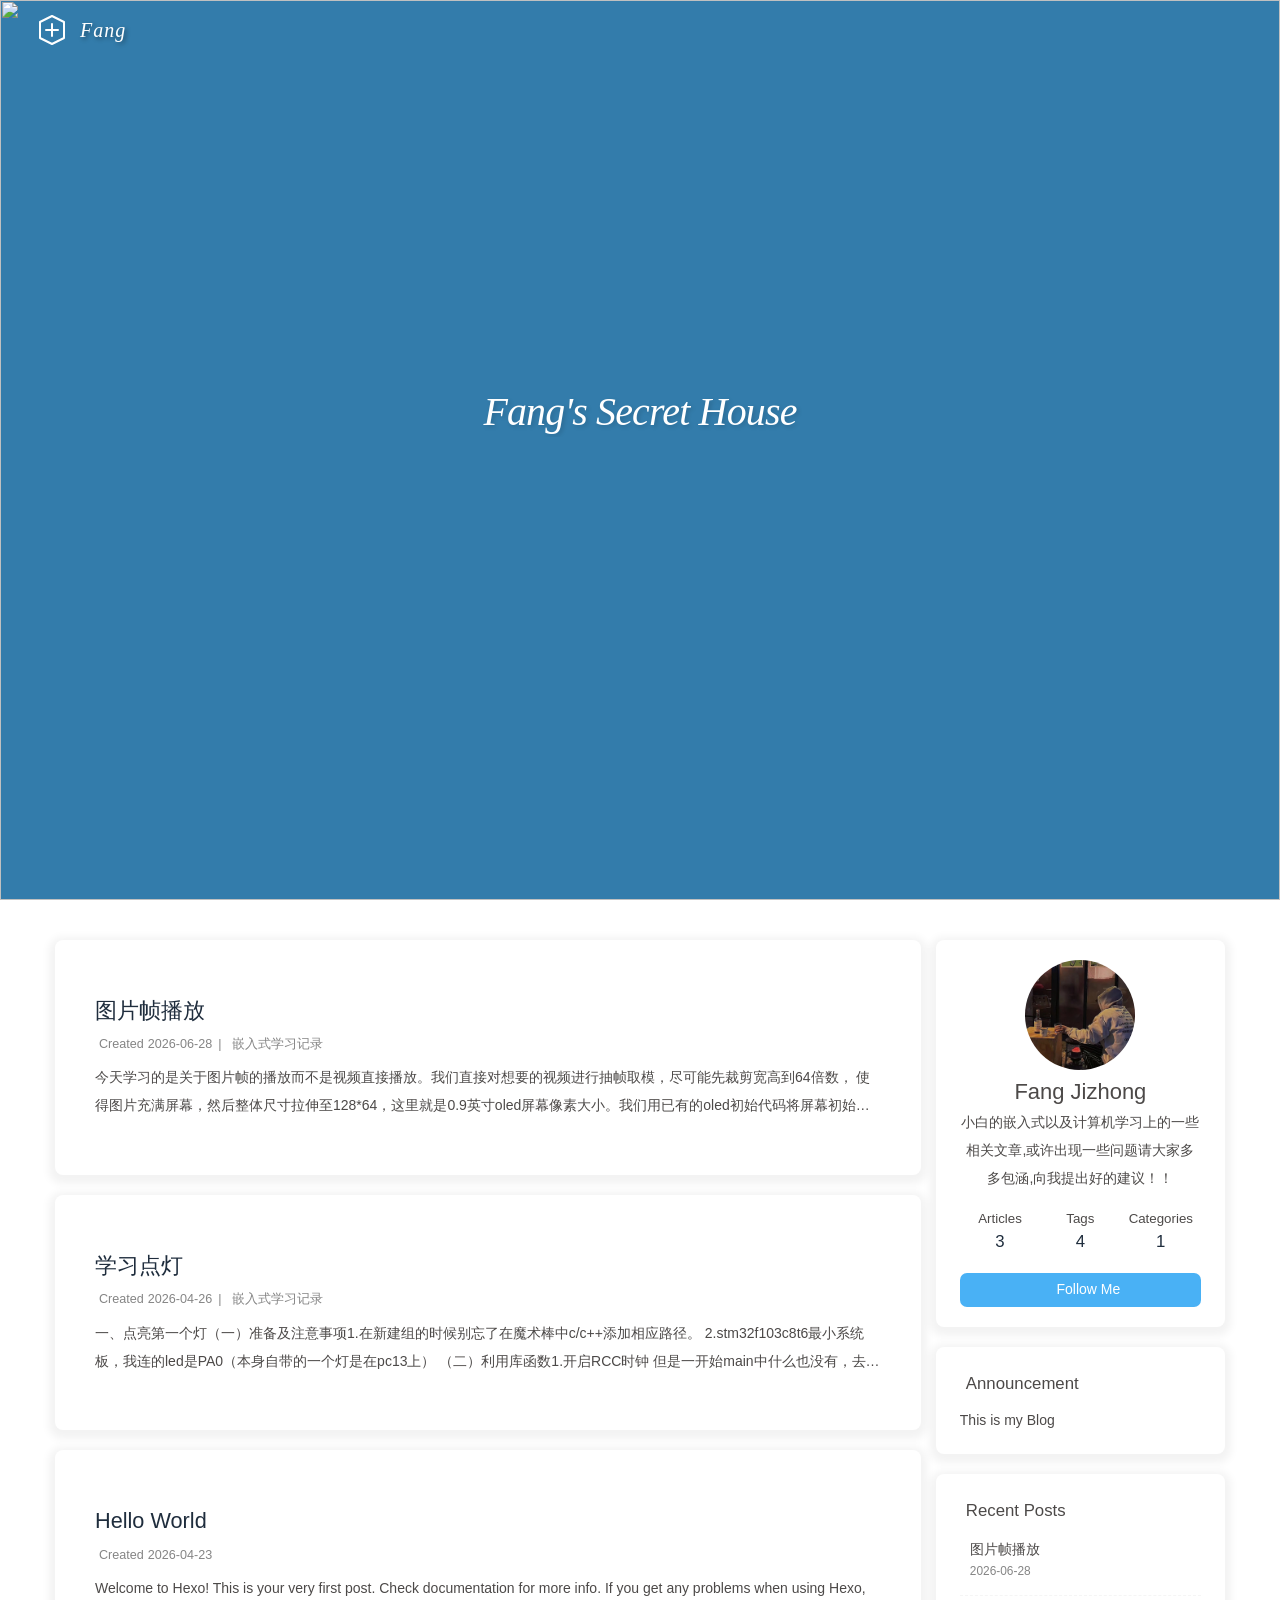
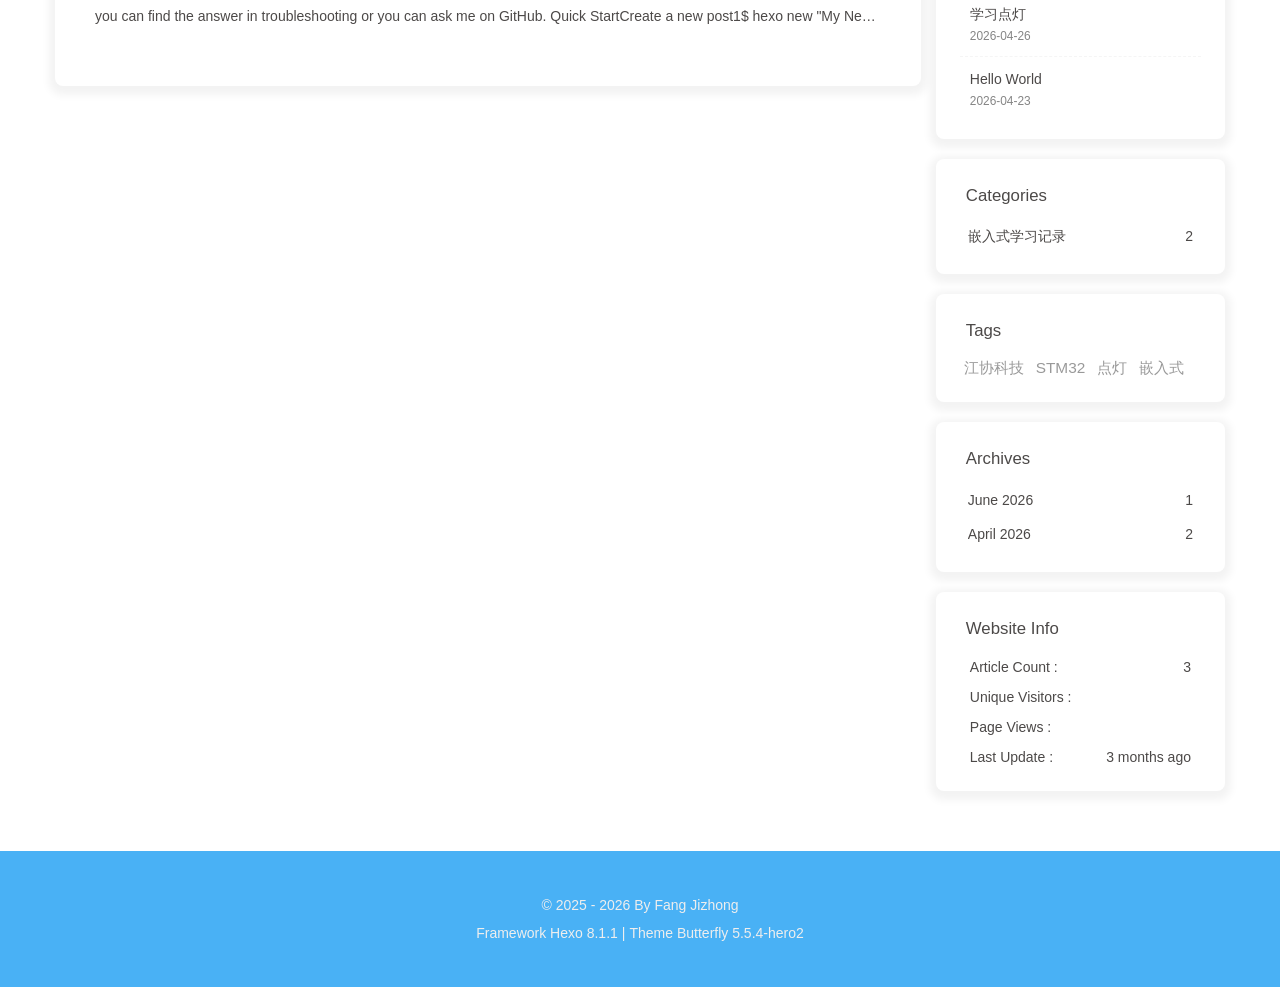
==== commit 9bd5fec0: "Site updated: 2026-08-13 18:33:37" ====
--- a/index.html
+++ b/index.html
@@ -157,7 +157,7 @@
           </div>
           <ul class="card-category-list" id="aside-cat-list">
             <li class="card-category-list-item "><a class="card-category-list-link" href="/categories/%E5%B5%8C%E5%85%A5%E5%BC%8F%E5%AD%A6%E4%B9%A0%E8%AE%B0%E5%BD%95/"><span class="card-category-list-name">嵌入式学习记录</span><span class="card-category-list-count">2</span></a></li>
-          </ul></div><div class="card-widget card-tags"><div class="item-headline"><i class="fas fa-tags"></i><span>Tags</span></div><div class="card-tag-cloud"><a href="/tags/%E7%82%B9%E7%81%AF/" style="font-size: 1.1em; color: #999">点灯</a> <a href="/tags/%E5%B5%8C%E5%85%A5%E5%BC%8F/" style="font-size: 1.1em; color: #999">嵌入式</a> <a href="/tags/%E6%B1%9F%E5%8D%8F%E7%A7%91%E6%8A%80/" style="font-size: 1.1em; color: #999">江协科技</a> <a href="/tags/STM32/" style="font-size: 1.1em; color: #999">STM32</a></div></div><div class="card-widget card-archives">
+          </ul></div><div class="card-widget card-tags"><div class="item-headline"><i class="fas fa-tags"></i><span>Tags</span></div><div class="card-tag-cloud"><a href="/tags/%E6%B1%9F%E5%8D%8F%E7%A7%91%E6%8A%80/" style="font-size: 1.1em; color: #999">江协科技</a> <a href="/tags/STM32/" style="font-size: 1.1em; color: #999">STM32</a> <a href="/tags/%E7%82%B9%E7%81%AF/" style="font-size: 1.1em; color: #999">点灯</a> <a href="/tags/%E5%B5%8C%E5%85%A5%E5%BC%8F/" style="font-size: 1.1em; color: #999">嵌入式</a></div></div><div class="card-widget card-archives">
     <div class="item-headline">
       <i class="fas fa-archive"></i>
       <span>Archives</span>
@@ -185,4 +185,4 @@
         </li>
       
     </ul>
-  </div><div class="card-widget card-webinfo"><div class="item-headline"><i class="fas fa-chart-line"></i><span>Website Info</span></div><div class="webinfo"><div class="webinfo-item"><div class="item-name">Article Count :</div><div class="item-count">3</div></div><div class="webinfo-item"><div class="item-name">Unique Visitors :</div><div class="item-count" id="busuanzi_value_site_uv"><i class="fa-solid fa-spinner fa-spin"></i></div></div><div class="webinfo-item"><div class="item-name">Page Views :</div><div class="item-count" id="busuanzi_value_site_pv"><i class="fa-solid fa-spinner fa-spin"></i></div></div><div class="webinfo-item"><div class="item-name">Last Update :</div><div class="item-count" id="last-push-date" data-lastPushDate="2026-08-13T10:32:11.474Z"><i class="fa-solid fa-spinner fa-spin"></i></div></div></div></div></div></div></main><footer id="footer"><div class="footer-other"><div class="footer-copyright"><span class="copyright">&copy;&nbsp;2025 - 2026 By Fang Jizhong</span><span class="framework-info"><span>Framework </span><a target="_blank" rel="noopener" href="https://hexo.io">Hexo 8.1.1</a><span class="footer-separator">|</span><span>Theme </span><a target="_blank" rel="noopener" href="https://github.com/jerryc127/hexo-theme-butterfly">Butterfly 5.5.4-hero2</a></span></div></div></footer></div><div id="rightside"><div id="rightside-config-hide"><button id="darkmode" type="button" title="Toggle Between Light and Dark Mode"><i class="fas fa-adjust"></i></button><button id="hide-aside-btn" type="button" title="Toggle Between Single-column and Double-column"><i class="fas fa-arrows-alt-h"></i></button></div><div id="rightside-config-show"><button id="rightside-config" type="button" title="Settings"><i class="fas fa-cog fa-spin"></i></button><button id="go-up" type="button" title="Back to Top"><span class="scroll-percent"></span><i class="fas fa-arrow-up"></i></button></div></div><div><script src="/js/utils.js?v=5.5.4-hero2"></script><script src="/js/main.js?v=5.5.4-hero2"></script><script src="/js/hero-spotlight.js"></script><div class="js-pjax"></div><script async data-pjax src="//busuanzi.ibruce.info/busuanzi/2.3/busuanzi.pure.mini.js"></script></div></body></html>+  </div><div class="card-widget card-webinfo"><div class="item-headline"><i class="fas fa-chart-line"></i><span>Website Info</span></div><div class="webinfo"><div class="webinfo-item"><div class="item-name">Article Count :</div><div class="item-count">3</div></div><div class="webinfo-item"><div class="item-name">Unique Visitors :</div><div class="item-count" id="busuanzi_value_site_uv"><i class="fa-solid fa-spinner fa-spin"></i></div></div><div class="webinfo-item"><div class="item-name">Page Views :</div><div class="item-count" id="busuanzi_value_site_pv"><i class="fa-solid fa-spinner fa-spin"></i></div></div><div class="webinfo-item"><div class="item-name">Last Update :</div><div class="item-count" id="last-push-date" data-lastPushDate="2026-08-13T10:33:35.564Z"><i class="fa-solid fa-spinner fa-spin"></i></div></div></div></div></div></div></main><footer id="footer"><div class="footer-other"><div class="footer-copyright"><span class="copyright">&copy;&nbsp;2025 - 2026 By Fang Jizhong</span><span class="framework-info"><span>Framework </span><a target="_blank" rel="noopener" href="https://hexo.io">Hexo 8.1.1</a><span class="footer-separator">|</span><span>Theme </span><a target="_blank" rel="noopener" href="https://github.com/jerryc127/hexo-theme-butterfly">Butterfly 5.5.4-hero2</a></span></div></div></footer></div><div id="rightside"><div id="rightside-config-hide"><button id="darkmode" type="button" title="Toggle Between Light and Dark Mode"><i class="fas fa-adjust"></i></button><button id="hide-aside-btn" type="button" title="Toggle Between Single-column and Double-column"><i class="fas fa-arrows-alt-h"></i></button></div><div id="rightside-config-show"><button id="rightside-config" type="button" title="Settings"><i class="fas fa-cog fa-spin"></i></button><button id="go-up" type="button" title="Back to Top"><span class="scroll-percent"></span><i class="fas fa-arrow-up"></i></button></div></div><div><script src="/js/utils.js?v=5.5.4-hero2"></script><script src="/js/main.js?v=5.5.4-hero2"></script><script src="/js/hero-spotlight.js"></script><div class="js-pjax"></div><script async data-pjax src="//busuanzi.ibruce.info/busuanzi/2.3/busuanzi.pure.mini.js"></script></div></body></html>
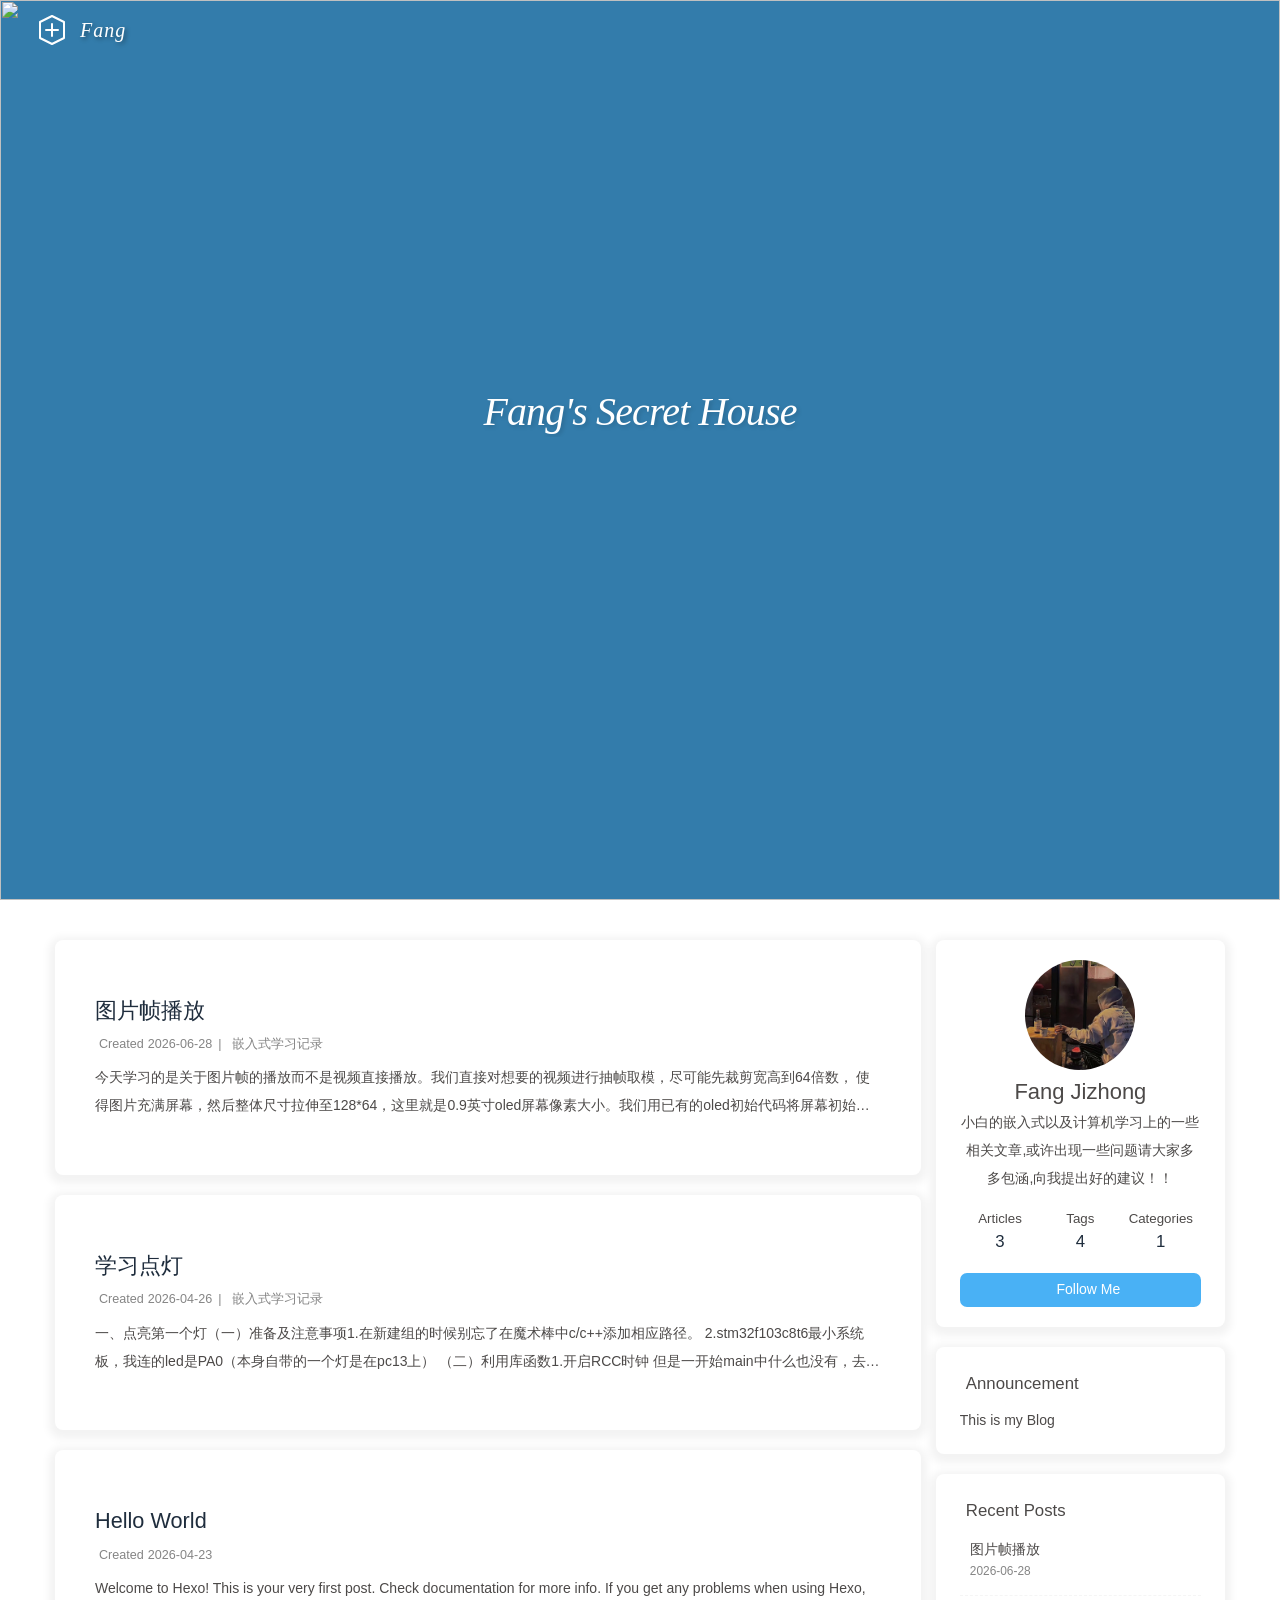
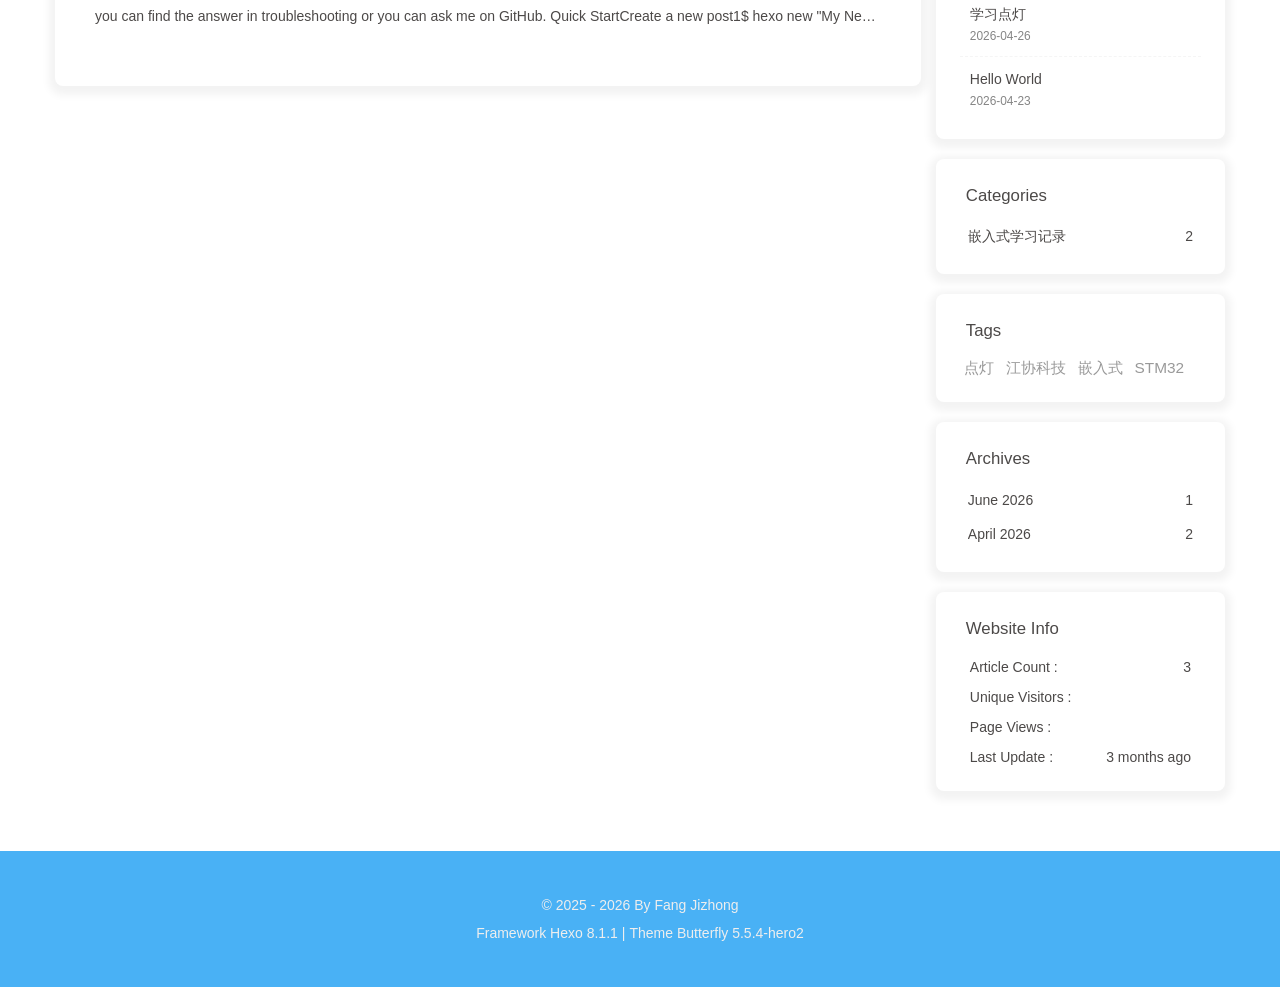
==== commit 51756659: "Site updated: 2026-08-13 18:36:06" ====
--- a/index.html
+++ b/index.html
@@ -157,7 +157,7 @@
           </div>
           <ul class="card-category-list" id="aside-cat-list">
             <li class="card-category-list-item "><a class="card-category-list-link" href="/categories/%E5%B5%8C%E5%85%A5%E5%BC%8F%E5%AD%A6%E4%B9%A0%E8%AE%B0%E5%BD%95/"><span class="card-category-list-name">嵌入式学习记录</span><span class="card-category-list-count">2</span></a></li>
-          </ul></div><div class="card-widget card-tags"><div class="item-headline"><i class="fas fa-tags"></i><span>Tags</span></div><div class="card-tag-cloud"><a href="/tags/%E6%B1%9F%E5%8D%8F%E7%A7%91%E6%8A%80/" style="font-size: 1.1em; color: #999">江协科技</a> <a href="/tags/STM32/" style="font-size: 1.1em; color: #999">STM32</a> <a href="/tags/%E7%82%B9%E7%81%AF/" style="font-size: 1.1em; color: #999">点灯</a> <a href="/tags/%E5%B5%8C%E5%85%A5%E5%BC%8F/" style="font-size: 1.1em; color: #999">嵌入式</a></div></div><div class="card-widget card-archives">
+          </ul></div><div class="card-widget card-tags"><div class="item-headline"><i class="fas fa-tags"></i><span>Tags</span></div><div class="card-tag-cloud"><a href="/tags/%E7%82%B9%E7%81%AF/" style="font-size: 1.1em; color: #999">点灯</a> <a href="/tags/%E6%B1%9F%E5%8D%8F%E7%A7%91%E6%8A%80/" style="font-size: 1.1em; color: #999">江协科技</a> <a href="/tags/%E5%B5%8C%E5%85%A5%E5%BC%8F/" style="font-size: 1.1em; color: #999">嵌入式</a> <a href="/tags/STM32/" style="font-size: 1.1em; color: #999">STM32</a></div></div><div class="card-widget card-archives">
     <div class="item-headline">
       <i class="fas fa-archive"></i>
       <span>Archives</span>
@@ -185,4 +185,4 @@
         </li>
       
     </ul>
-  </div><div class="card-widget card-webinfo"><div class="item-headline"><i class="fas fa-chart-line"></i><span>Website Info</span></div><div class="webinfo"><div class="webinfo-item"><div class="item-name">Article Count :</div><div class="item-count">3</div></div><div class="webinfo-item"><div class="item-name">Unique Visitors :</div><div class="item-count" id="busuanzi_value_site_uv"><i class="fa-solid fa-spinner fa-spin"></i></div></div><div class="webinfo-item"><div class="item-name">Page Views :</div><div class="item-count" id="busuanzi_value_site_pv"><i class="fa-solid fa-spinner fa-spin"></i></div></div><div class="webinfo-item"><div class="item-name">Last Update :</div><div class="item-count" id="last-push-date" data-lastPushDate="2026-08-13T10:33:35.564Z"><i class="fa-solid fa-spinner fa-spin"></i></div></div></div></div></div></div></main><footer id="footer"><div class="footer-other"><div class="footer-copyright"><span class="copyright">&copy;&nbsp;2025 - 2026 By Fang Jizhong</span><span class="framework-info"><span>Framework </span><a target="_blank" rel="noopener" href="https://hexo.io">Hexo 8.1.1</a><span class="footer-separator">|</span><span>Theme </span><a target="_blank" rel="noopener" href="https://github.com/jerryc127/hexo-theme-butterfly">Butterfly 5.5.4-hero2</a></span></div></div></footer></div><div id="rightside"><div id="rightside-config-hide"><button id="darkmode" type="button" title="Toggle Between Light and Dark Mode"><i class="fas fa-adjust"></i></button><button id="hide-aside-btn" type="button" title="Toggle Between Single-column and Double-column"><i class="fas fa-arrows-alt-h"></i></button></div><div id="rightside-config-show"><button id="rightside-config" type="button" title="Settings"><i class="fas fa-cog fa-spin"></i></button><button id="go-up" type="button" title="Back to Top"><span class="scroll-percent"></span><i class="fas fa-arrow-up"></i></button></div></div><div><script src="/js/utils.js?v=5.5.4-hero2"></script><script src="/js/main.js?v=5.5.4-hero2"></script><script src="/js/hero-spotlight.js"></script><div class="js-pjax"></div><script async data-pjax src="//busuanzi.ibruce.info/busuanzi/2.3/busuanzi.pure.mini.js"></script></div></body></html>+  </div><div class="card-widget card-webinfo"><div class="item-headline"><i class="fas fa-chart-line"></i><span>Website Info</span></div><div class="webinfo"><div class="webinfo-item"><div class="item-name">Article Count :</div><div class="item-count">3</div></div><div class="webinfo-item"><div class="item-name">Unique Visitors :</div><div class="item-count" id="busuanzi_value_site_uv"><i class="fa-solid fa-spinner fa-spin"></i></div></div><div class="webinfo-item"><div class="item-name">Page Views :</div><div class="item-count" id="busuanzi_value_site_pv"><i class="fa-solid fa-spinner fa-spin"></i></div></div><div class="webinfo-item"><div class="item-name">Last Update :</div><div class="item-count" id="last-push-date" data-lastPushDate="2026-08-13T10:36:04.699Z"><i class="fa-solid fa-spinner fa-spin"></i></div></div></div></div></div></div></main><footer id="footer"><div class="footer-other"><div class="footer-copyright"><span class="copyright">&copy;&nbsp;2025 - 2026 By Fang Jizhong</span><span class="framework-info"><span>Framework </span><a target="_blank" rel="noopener" href="https://hexo.io">Hexo 8.1.1</a><span class="footer-separator">|</span><span>Theme </span><a target="_blank" rel="noopener" href="https://github.com/jerryc127/hexo-theme-butterfly">Butterfly 5.5.4-hero2</a></span></div></div></footer></div><div id="rightside"><div id="rightside-config-hide"><button id="darkmode" type="button" title="Toggle Between Light and Dark Mode"><i class="fas fa-adjust"></i></button><button id="hide-aside-btn" type="button" title="Toggle Between Single-column and Double-column"><i class="fas fa-arrows-alt-h"></i></button></div><div id="rightside-config-show"><button id="rightside-config" type="button" title="Settings"><i class="fas fa-cog fa-spin"></i></button><button id="go-up" type="button" title="Back to Top"><span class="scroll-percent"></span><i class="fas fa-arrow-up"></i></button></div></div><div><script src="/js/utils.js?v=5.5.4-hero2"></script><script src="/js/main.js?v=5.5.4-hero2"></script><script src="/js/hero-spotlight.js"></script><div class="js-pjax"></div><script async data-pjax src="//busuanzi.ibruce.info/busuanzi/2.3/busuanzi.pure.mini.js"></script></div></body></html>
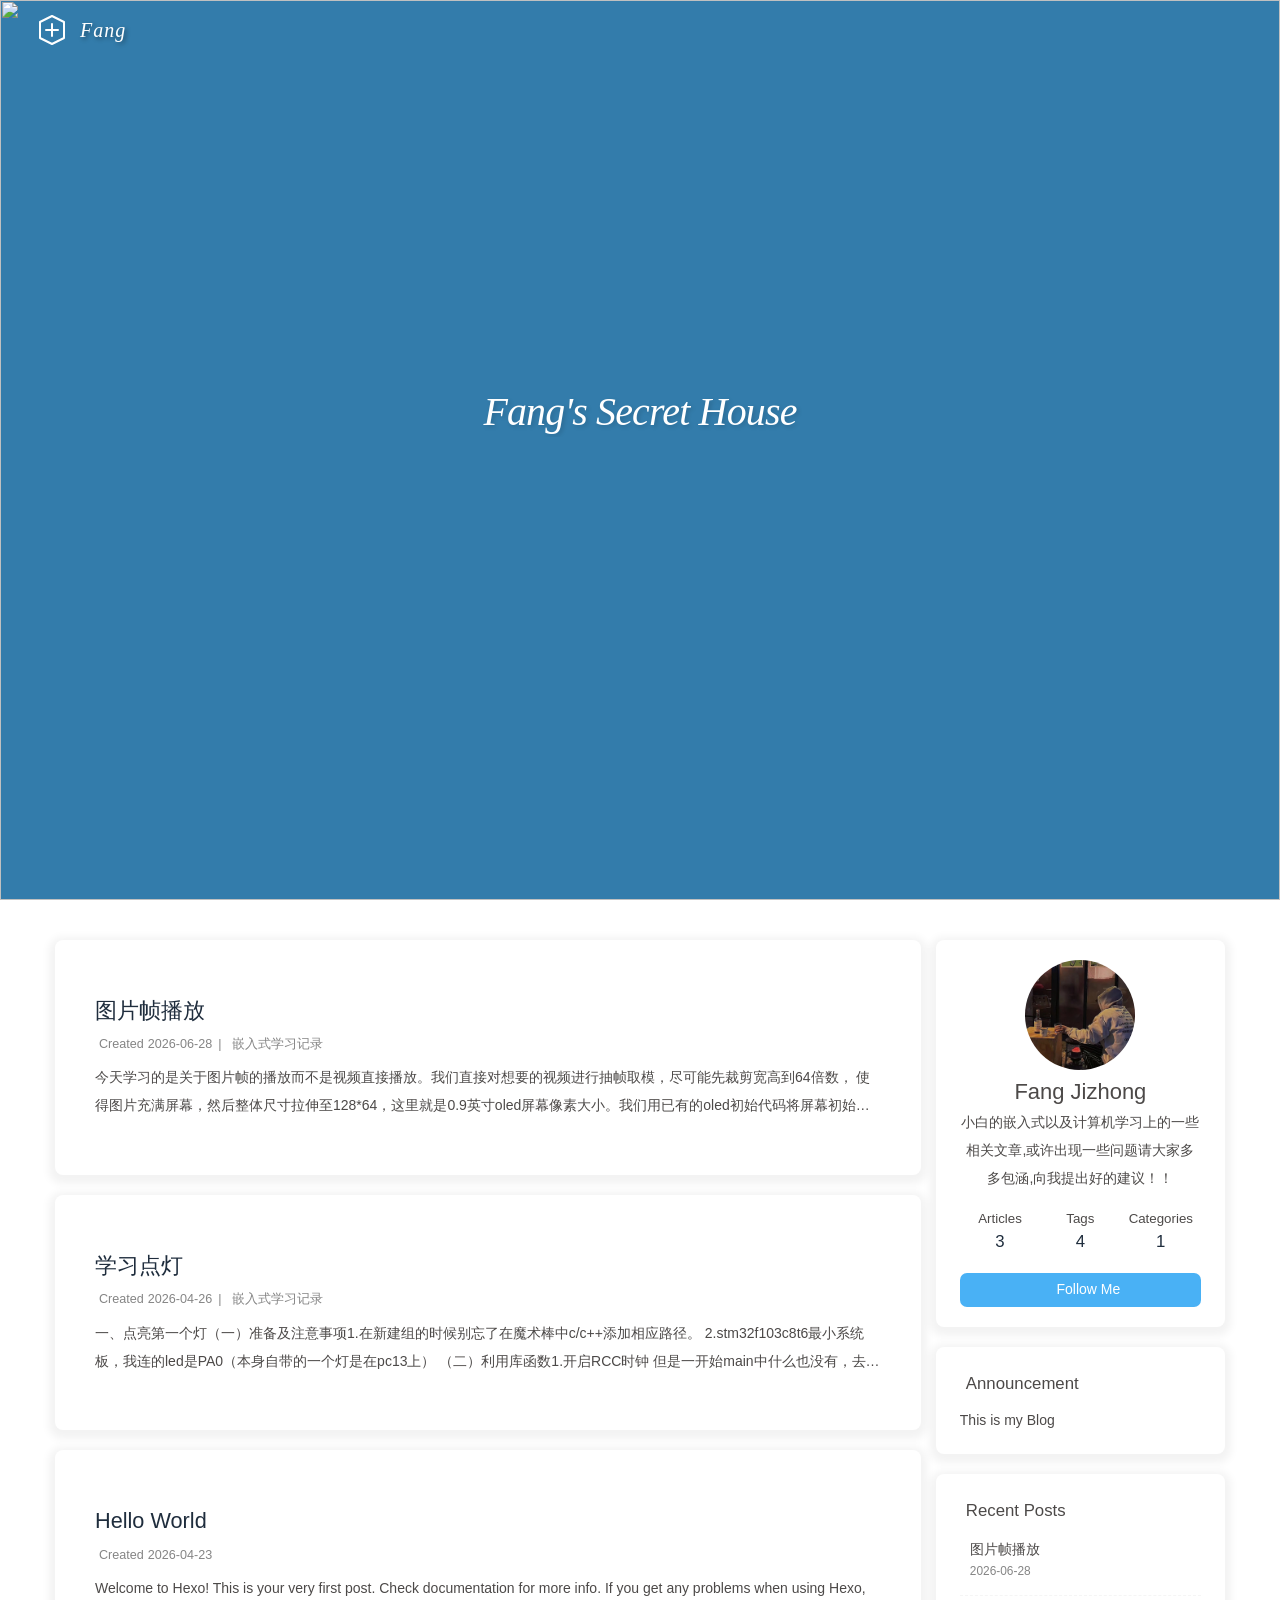
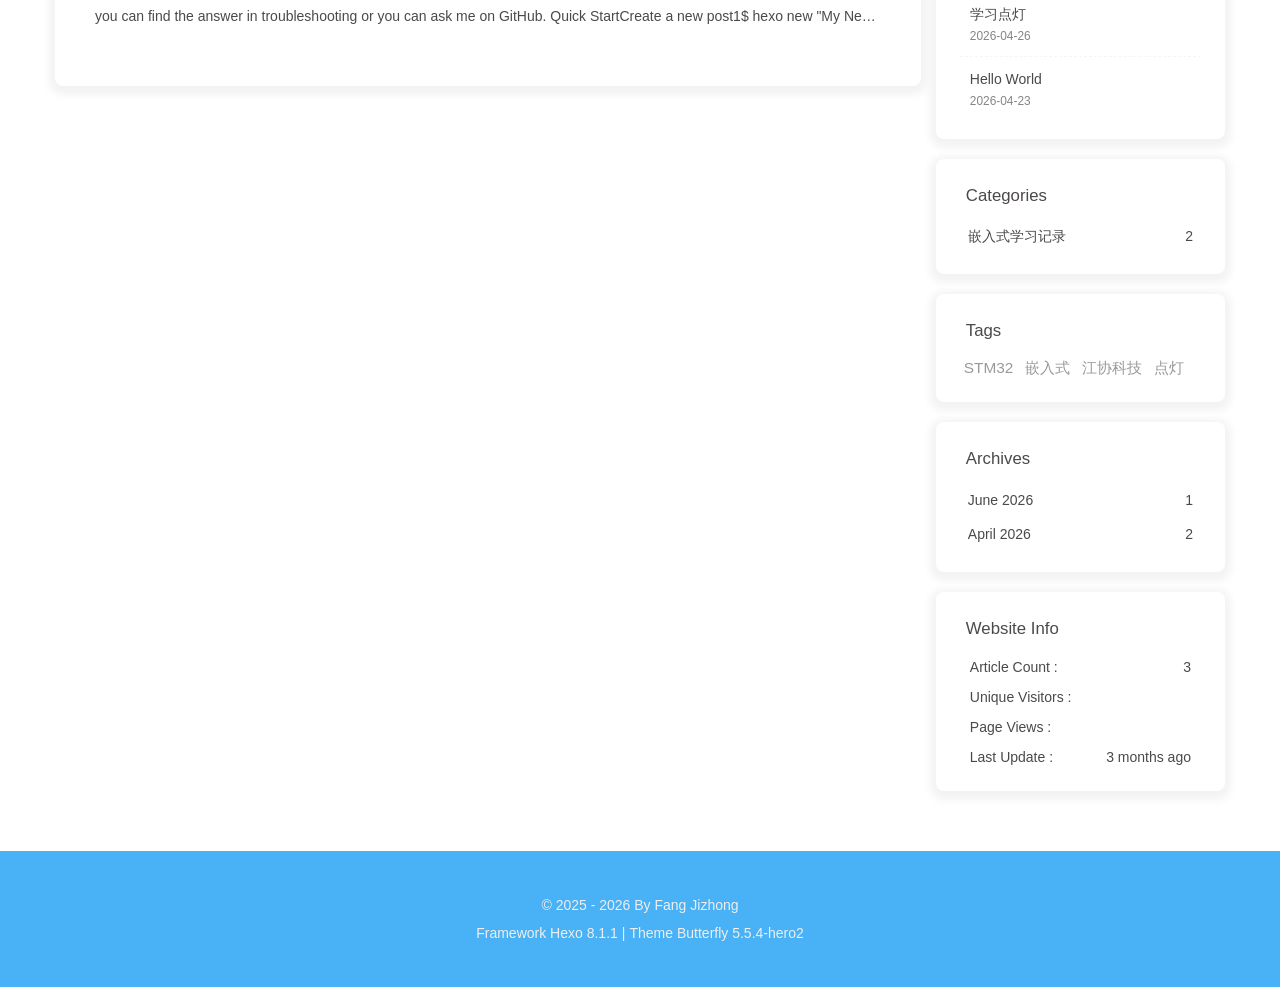
==== commit 4feae672: "Site updated: 2026-08-13 19:12:06" ====
--- a/index.html
+++ b/index.html
@@ -157,7 +157,7 @@
           </div>
           <ul class="card-category-list" id="aside-cat-list">
             <li class="card-category-list-item "><a class="card-category-list-link" href="/categories/%E5%B5%8C%E5%85%A5%E5%BC%8F%E5%AD%A6%E4%B9%A0%E8%AE%B0%E5%BD%95/"><span class="card-category-list-name">嵌入式学习记录</span><span class="card-category-list-count">2</span></a></li>
-          </ul></div><div class="card-widget card-tags"><div class="item-headline"><i class="fas fa-tags"></i><span>Tags</span></div><div class="card-tag-cloud"><a href="/tags/%E7%82%B9%E7%81%AF/" style="font-size: 1.1em; color: #999">点灯</a> <a href="/tags/%E6%B1%9F%E5%8D%8F%E7%A7%91%E6%8A%80/" style="font-size: 1.1em; color: #999">江协科技</a> <a href="/tags/%E5%B5%8C%E5%85%A5%E5%BC%8F/" style="font-size: 1.1em; color: #999">嵌入式</a> <a href="/tags/STM32/" style="font-size: 1.1em; color: #999">STM32</a></div></div><div class="card-widget card-archives">
+          </ul></div><div class="card-widget card-tags"><div class="item-headline"><i class="fas fa-tags"></i><span>Tags</span></div><div class="card-tag-cloud"><a href="/tags/STM32/" style="font-size: 1.1em; color: #999">STM32</a> <a href="/tags/%E5%B5%8C%E5%85%A5%E5%BC%8F/" style="font-size: 1.1em; color: #999">嵌入式</a> <a href="/tags/%E6%B1%9F%E5%8D%8F%E7%A7%91%E6%8A%80/" style="font-size: 1.1em; color: #999">江协科技</a> <a href="/tags/%E7%82%B9%E7%81%AF/" style="font-size: 1.1em; color: #999">点灯</a></div></div><div class="card-widget card-archives">
     <div class="item-headline">
       <i class="fas fa-archive"></i>
       <span>Archives</span>
@@ -185,4 +185,4 @@
         </li>
       
     </ul>
-  </div><div class="card-widget card-webinfo"><div class="item-headline"><i class="fas fa-chart-line"></i><span>Website Info</span></div><div class="webinfo"><div class="webinfo-item"><div class="item-name">Article Count :</div><div class="item-count">3</div></div><div class="webinfo-item"><div class="item-name">Unique Visitors :</div><div class="item-count" id="busuanzi_value_site_uv"><i class="fa-solid fa-spinner fa-spin"></i></div></div><div class="webinfo-item"><div class="item-name">Page Views :</div><div class="item-count" id="busuanzi_value_site_pv"><i class="fa-solid fa-spinner fa-spin"></i></div></div><div class="webinfo-item"><div class="item-name">Last Update :</div><div class="item-count" id="last-push-date" data-lastPushDate="2026-08-13T10:36:04.699Z"><i class="fa-solid fa-spinner fa-spin"></i></div></div></div></div></div></div></main><footer id="footer"><div class="footer-other"><div class="footer-copyright"><span class="copyright">&copy;&nbsp;2025 - 2026 By Fang Jizhong</span><span class="framework-info"><span>Framework </span><a target="_blank" rel="noopener" href="https://hexo.io">Hexo 8.1.1</a><span class="footer-separator">|</span><span>Theme </span><a target="_blank" rel="noopener" href="https://github.com/jerryc127/hexo-theme-butterfly">Butterfly 5.5.4-hero2</a></span></div></div></footer></div><div id="rightside"><div id="rightside-config-hide"><button id="darkmode" type="button" title="Toggle Between Light and Dark Mode"><i class="fas fa-adjust"></i></button><button id="hide-aside-btn" type="button" title="Toggle Between Single-column and Double-column"><i class="fas fa-arrows-alt-h"></i></button></div><div id="rightside-config-show"><button id="rightside-config" type="button" title="Settings"><i class="fas fa-cog fa-spin"></i></button><button id="go-up" type="button" title="Back to Top"><span class="scroll-percent"></span><i class="fas fa-arrow-up"></i></button></div></div><div><script src="/js/utils.js?v=5.5.4-hero2"></script><script src="/js/main.js?v=5.5.4-hero2"></script><script src="/js/hero-spotlight.js"></script><div class="js-pjax"></div><script async data-pjax src="//busuanzi.ibruce.info/busuanzi/2.3/busuanzi.pure.mini.js"></script></div></body></html>+  </div><div class="card-widget card-webinfo"><div class="item-headline"><i class="fas fa-chart-line"></i><span>Website Info</span></div><div class="webinfo"><div class="webinfo-item"><div class="item-name">Article Count :</div><div class="item-count">3</div></div><div class="webinfo-item"><div class="item-name">Unique Visitors :</div><div class="item-count" id="busuanzi_value_site_uv"><i class="fa-solid fa-spinner fa-spin"></i></div></div><div class="webinfo-item"><div class="item-name">Page Views :</div><div class="item-count" id="busuanzi_value_site_pv"><i class="fa-solid fa-spinner fa-spin"></i></div></div><div class="webinfo-item"><div class="item-name">Last Update :</div><div class="item-count" id="last-push-date" data-lastPushDate="2026-08-13T11:12:04.608Z"><i class="fa-solid fa-spinner fa-spin"></i></div></div></div></div></div></div></main><footer id="footer"><div class="footer-other"><div class="footer-copyright"><span class="copyright">&copy;&nbsp;2025 - 2026 By Fang Jizhong</span><span class="framework-info"><span>Framework </span><a target="_blank" rel="noopener" href="https://hexo.io">Hexo 8.1.1</a><span class="footer-separator">|</span><span>Theme </span><a target="_blank" rel="noopener" href="https://github.com/jerryc127/hexo-theme-butterfly">Butterfly 5.5.4-hero2</a></span></div></div></footer></div><div id="rightside"><div id="rightside-config-hide"><button id="darkmode" type="button" title="Toggle Between Light and Dark Mode"><i class="fas fa-adjust"></i></button><button id="hide-aside-btn" type="button" title="Toggle Between Single-column and Double-column"><i class="fas fa-arrows-alt-h"></i></button></div><div id="rightside-config-show"><button id="rightside-config" type="button" title="Settings"><i class="fas fa-cog fa-spin"></i></button><button id="go-up" type="button" title="Back to Top"><span class="scroll-percent"></span><i class="fas fa-arrow-up"></i></button></div></div><div><script src="/js/utils.js?v=5.5.4-hero2"></script><script src="/js/main.js?v=5.5.4-hero2"></script><script src="/js/hero-spotlight.js"></script><div class="js-pjax"></div><script async data-pjax src="//busuanzi.ibruce.info/busuanzi/2.3/busuanzi.pure.mini.js"></script></div></body></html>
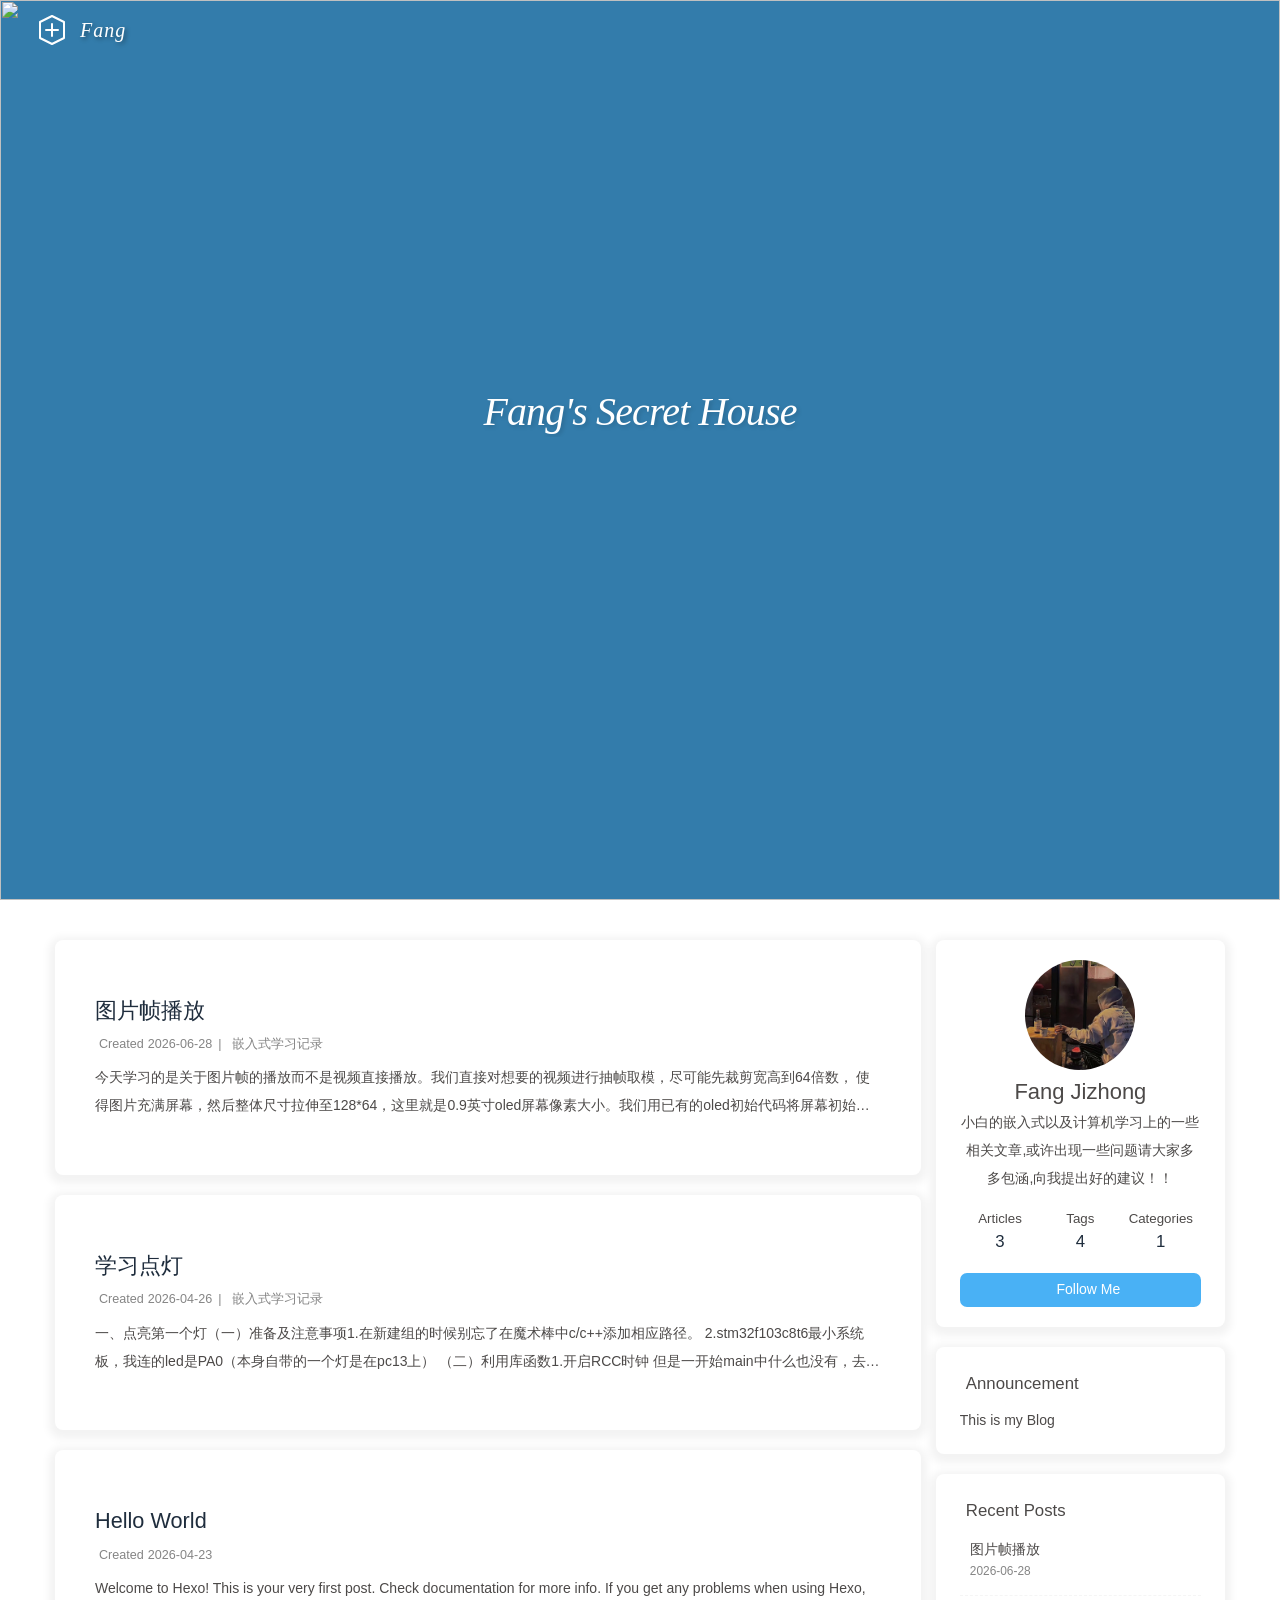
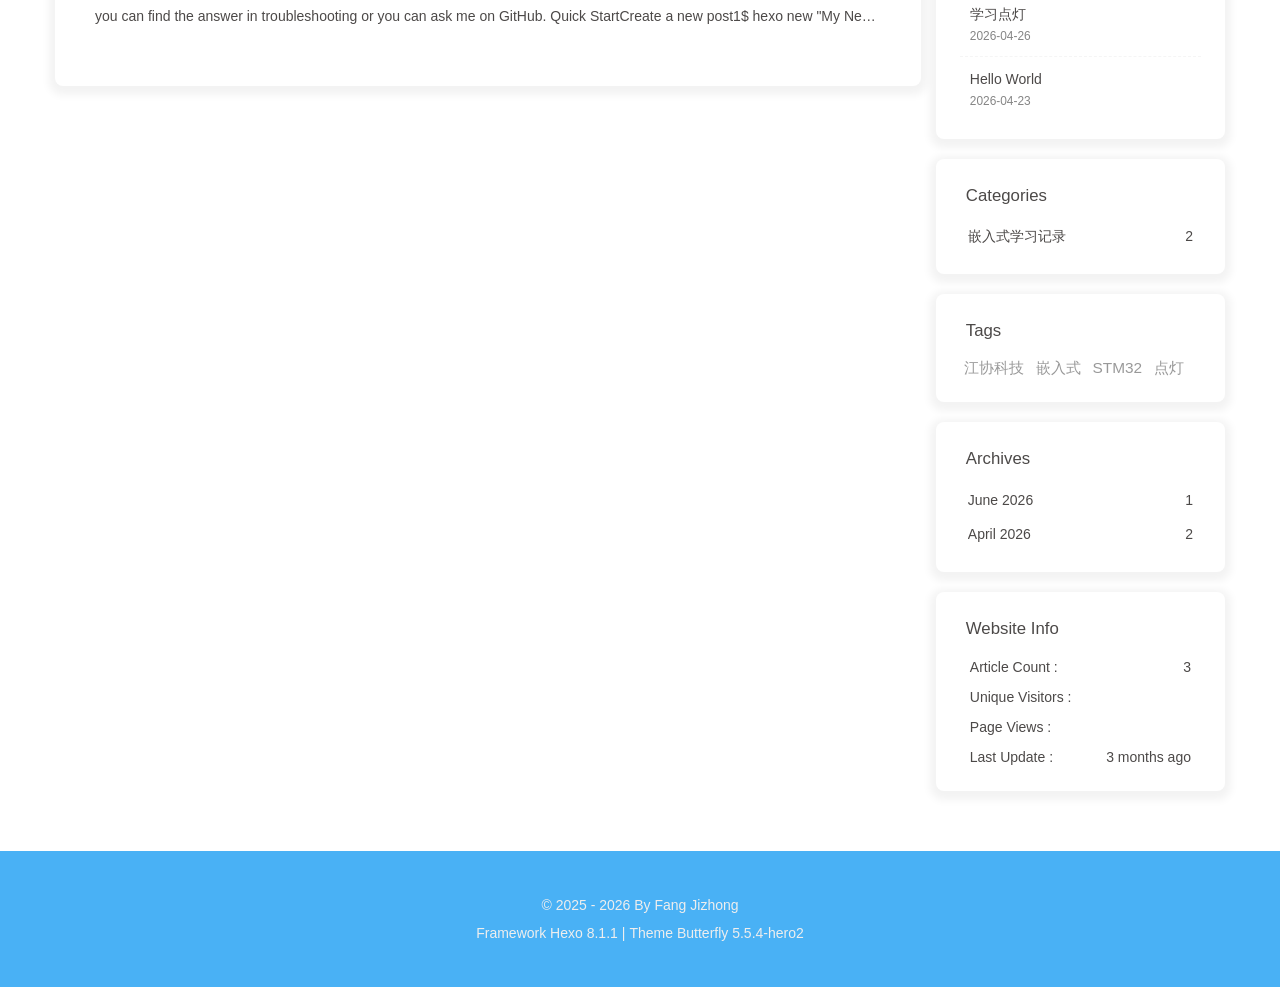
==== commit 128e9930: "Site updated: 2026-08-13 19:13:23" ====
--- a/index.html
+++ b/index.html
@@ -157,7 +157,7 @@
           </div>
           <ul class="card-category-list" id="aside-cat-list">
             <li class="card-category-list-item "><a class="card-category-list-link" href="/categories/%E5%B5%8C%E5%85%A5%E5%BC%8F%E5%AD%A6%E4%B9%A0%E8%AE%B0%E5%BD%95/"><span class="card-category-list-name">嵌入式学习记录</span><span class="card-category-list-count">2</span></a></li>
-          </ul></div><div class="card-widget card-tags"><div class="item-headline"><i class="fas fa-tags"></i><span>Tags</span></div><div class="card-tag-cloud"><a href="/tags/STM32/" style="font-size: 1.1em; color: #999">STM32</a> <a href="/tags/%E5%B5%8C%E5%85%A5%E5%BC%8F/" style="font-size: 1.1em; color: #999">嵌入式</a> <a href="/tags/%E6%B1%9F%E5%8D%8F%E7%A7%91%E6%8A%80/" style="font-size: 1.1em; color: #999">江协科技</a> <a href="/tags/%E7%82%B9%E7%81%AF/" style="font-size: 1.1em; color: #999">点灯</a></div></div><div class="card-widget card-archives">
+          </ul></div><div class="card-widget card-tags"><div class="item-headline"><i class="fas fa-tags"></i><span>Tags</span></div><div class="card-tag-cloud"><a href="/tags/%E6%B1%9F%E5%8D%8F%E7%A7%91%E6%8A%80/" style="font-size: 1.1em; color: #999">江协科技</a> <a href="/tags/%E5%B5%8C%E5%85%A5%E5%BC%8F/" style="font-size: 1.1em; color: #999">嵌入式</a> <a href="/tags/STM32/" style="font-size: 1.1em; color: #999">STM32</a> <a href="/tags/%E7%82%B9%E7%81%AF/" style="font-size: 1.1em; color: #999">点灯</a></div></div><div class="card-widget card-archives">
     <div class="item-headline">
       <i class="fas fa-archive"></i>
       <span>Archives</span>
@@ -185,4 +185,4 @@
         </li>
       
     </ul>
-  </div><div class="card-widget card-webinfo"><div class="item-headline"><i class="fas fa-chart-line"></i><span>Website Info</span></div><div class="webinfo"><div class="webinfo-item"><div class="item-name">Article Count :</div><div class="item-count">3</div></div><div class="webinfo-item"><div class="item-name">Unique Visitors :</div><div class="item-count" id="busuanzi_value_site_uv"><i class="fa-solid fa-spinner fa-spin"></i></div></div><div class="webinfo-item"><div class="item-name">Page Views :</div><div class="item-count" id="busuanzi_value_site_pv"><i class="fa-solid fa-spinner fa-spin"></i></div></div><div class="webinfo-item"><div class="item-name">Last Update :</div><div class="item-count" id="last-push-date" data-lastPushDate="2026-08-13T11:12:04.608Z"><i class="fa-solid fa-spinner fa-spin"></i></div></div></div></div></div></div></main><footer id="footer"><div class="footer-other"><div class="footer-copyright"><span class="copyright">&copy;&nbsp;2025 - 2026 By Fang Jizhong</span><span class="framework-info"><span>Framework </span><a target="_blank" rel="noopener" href="https://hexo.io">Hexo 8.1.1</a><span class="footer-separator">|</span><span>Theme </span><a target="_blank" rel="noopener" href="https://github.com/jerryc127/hexo-theme-butterfly">Butterfly 5.5.4-hero2</a></span></div></div></footer></div><div id="rightside"><div id="rightside-config-hide"><button id="darkmode" type="button" title="Toggle Between Light and Dark Mode"><i class="fas fa-adjust"></i></button><button id="hide-aside-btn" type="button" title="Toggle Between Single-column and Double-column"><i class="fas fa-arrows-alt-h"></i></button></div><div id="rightside-config-show"><button id="rightside-config" type="button" title="Settings"><i class="fas fa-cog fa-spin"></i></button><button id="go-up" type="button" title="Back to Top"><span class="scroll-percent"></span><i class="fas fa-arrow-up"></i></button></div></div><div><script src="/js/utils.js?v=5.5.4-hero2"></script><script src="/js/main.js?v=5.5.4-hero2"></script><script src="/js/hero-spotlight.js"></script><div class="js-pjax"></div><script async data-pjax src="//busuanzi.ibruce.info/busuanzi/2.3/busuanzi.pure.mini.js"></script></div></body></html>+  </div><div class="card-widget card-webinfo"><div class="item-headline"><i class="fas fa-chart-line"></i><span>Website Info</span></div><div class="webinfo"><div class="webinfo-item"><div class="item-name">Article Count :</div><div class="item-count">3</div></div><div class="webinfo-item"><div class="item-name">Unique Visitors :</div><div class="item-count" id="busuanzi_value_site_uv"><i class="fa-solid fa-spinner fa-spin"></i></div></div><div class="webinfo-item"><div class="item-name">Page Views :</div><div class="item-count" id="busuanzi_value_site_pv"><i class="fa-solid fa-spinner fa-spin"></i></div></div><div class="webinfo-item"><div class="item-name">Last Update :</div><div class="item-count" id="last-push-date" data-lastPushDate="2026-08-13T11:13:21.725Z"><i class="fa-solid fa-spinner fa-spin"></i></div></div></div></div></div></div></main><footer id="footer"><div class="footer-other"><div class="footer-copyright"><span class="copyright">&copy;&nbsp;2025 - 2026 By Fang Jizhong</span><span class="framework-info"><span>Framework </span><a target="_blank" rel="noopener" href="https://hexo.io">Hexo 8.1.1</a><span class="footer-separator">|</span><span>Theme </span><a target="_blank" rel="noopener" href="https://github.com/jerryc127/hexo-theme-butterfly">Butterfly 5.5.4-hero2</a></span></div></div></footer></div><div id="rightside"><div id="rightside-config-hide"><button id="darkmode" type="button" title="Toggle Between Light and Dark Mode"><i class="fas fa-adjust"></i></button><button id="hide-aside-btn" type="button" title="Toggle Between Single-column and Double-column"><i class="fas fa-arrows-alt-h"></i></button></div><div id="rightside-config-show"><button id="rightside-config" type="button" title="Settings"><i class="fas fa-cog fa-spin"></i></button><button id="go-up" type="button" title="Back to Top"><span class="scroll-percent"></span><i class="fas fa-arrow-up"></i></button></div></div><div><script src="/js/utils.js?v=5.5.4-hero2"></script><script src="/js/main.js?v=5.5.4-hero2"></script><script src="/js/hero-spotlight.js"></script><div class="js-pjax"></div><script async data-pjax src="//busuanzi.ibruce.info/busuanzi/2.3/busuanzi.pure.mini.js"></script></div></body></html>
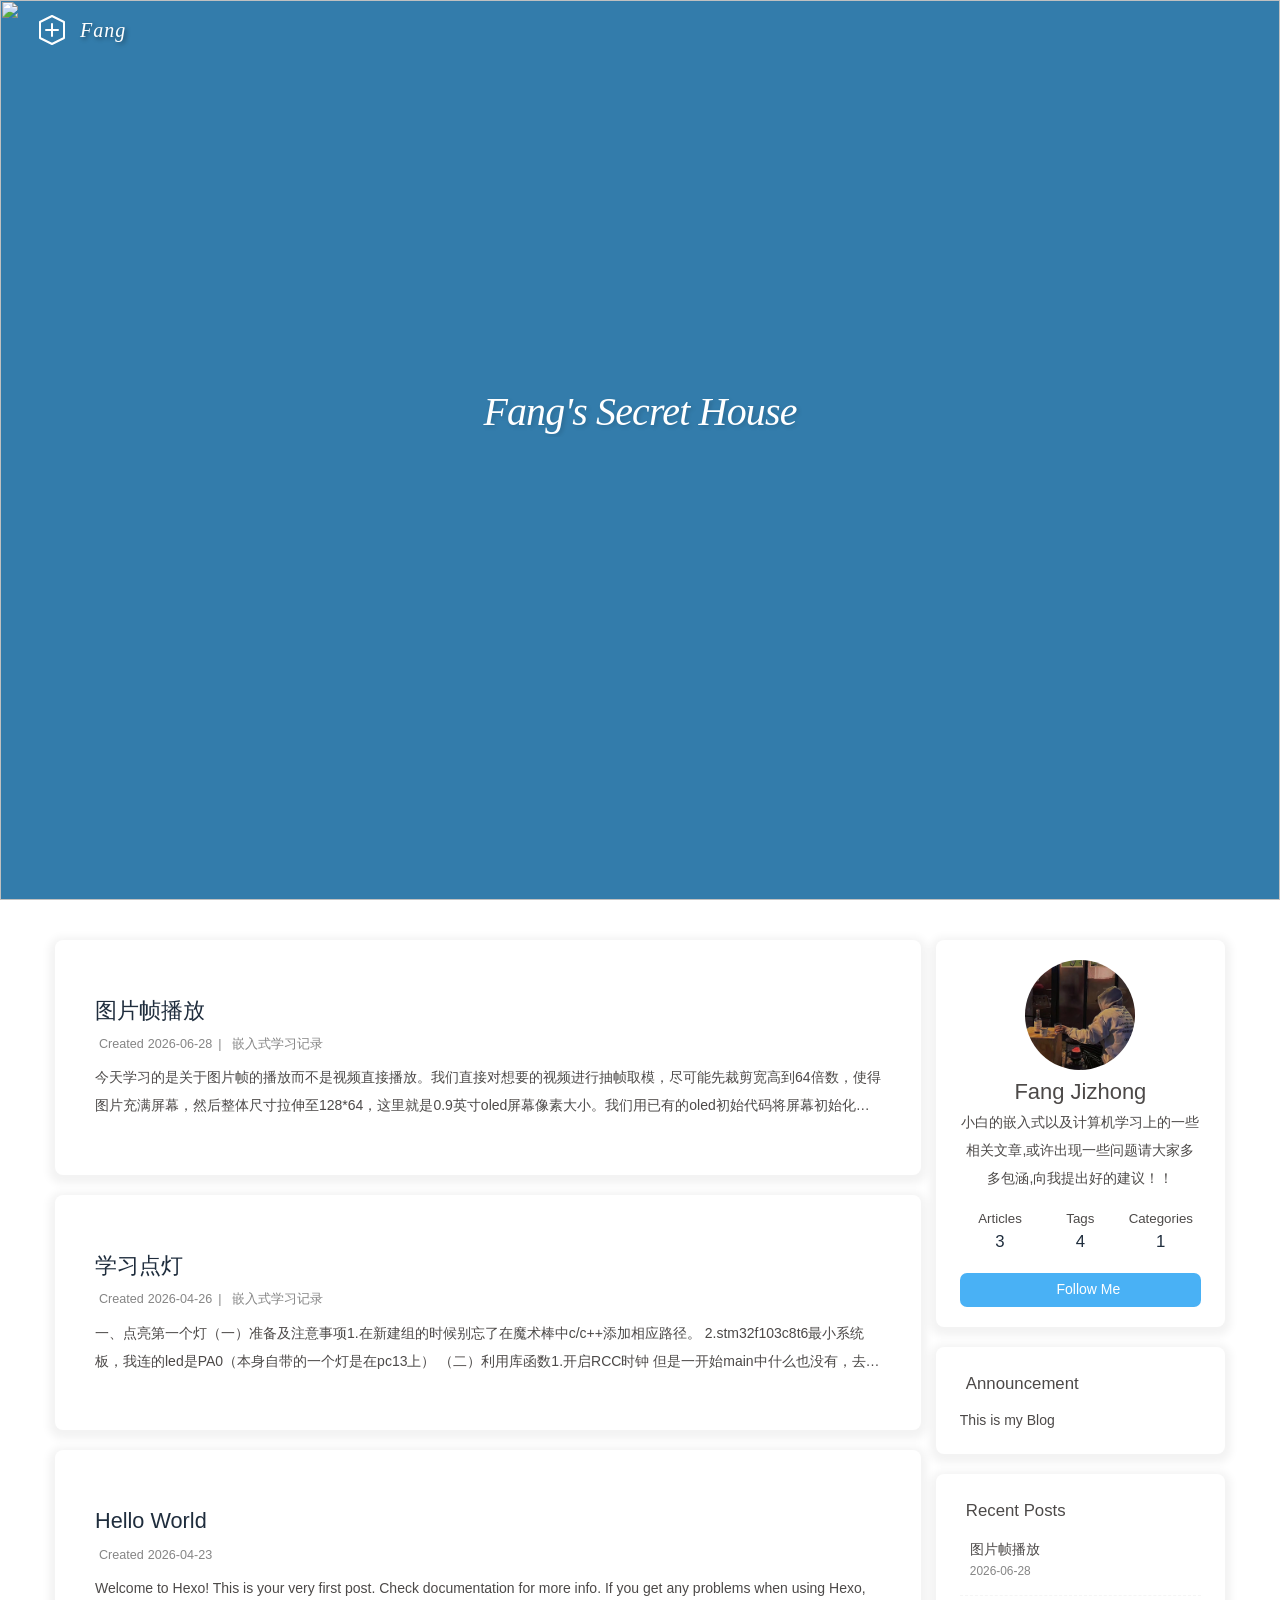
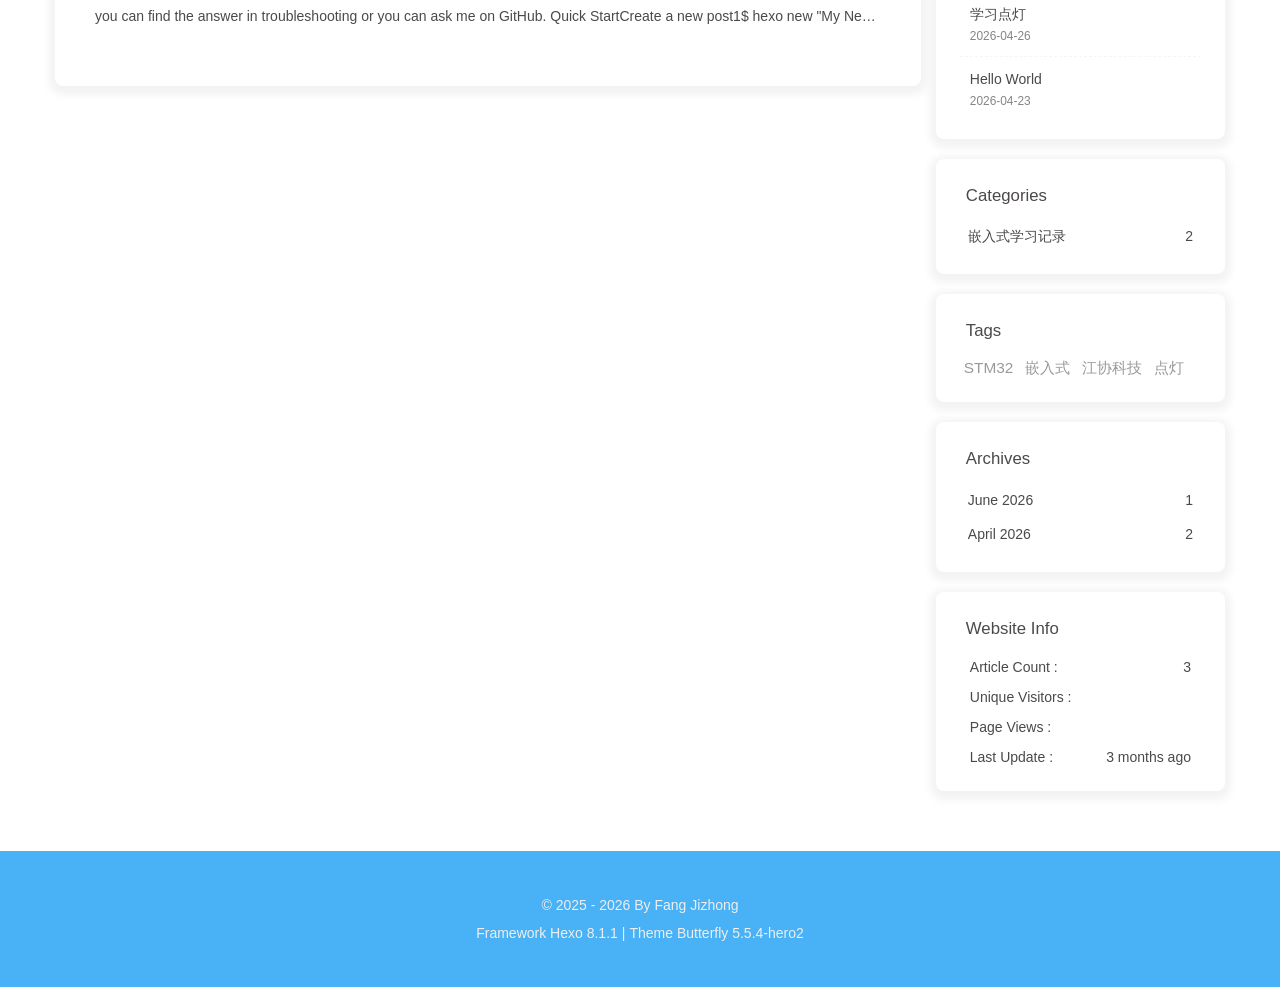
==== commit ee1a4047: "Site updated: 2026-08-13 19:14:23" ====
--- a/index.html
+++ b/index.html
@@ -150,14 +150,14 @@
   isHighlightShrink: false,
   isToc: false,
   pageType: 'home'
-}</script><meta name="generator" content="Hexo 8.1.1"></head><body><div class="page" id="body-wrap"><header class="full_page" id="page-header"><div class="hero-bg-layer hero-bg-1"><img class="hero-bg-img" src="https://images.higgs.ai/?default=1&amp;output=webp&amp;url=https%3A%2F%2Fd8j0ntlcm91z4.cloudfront.net%2Fuser_38xzZboKViGWJOttwIXH07lWA1P%2Fhf_20260609_195923_b0ba8ace-1d1d-4f2c-9a28-1ab84b330680.png&amp;w=1280&amp;q=85" alt=""></div><div class="hero-bg-layer hero-bg-2" id="spotlight-mask"><img class="hero-bg-img" src="https://images.higgs.ai/?default=1&amp;output=webp&amp;url=https%3A%2F%2Fd8j0ntlcm91z4.cloudfront.net%2Fuser_38xzZboKViGWJOttwIXH07lWA1P%2Fhf_20260609_201152_bba90a12-bf12-459f-91f0-51f237dbaf3b.png&amp;w=1280&amp;q=85" alt=""></div><canvas id="spotlight-canvas"></canvas><nav id="nav"><span id="blog-info"><a class="nav-site-title" href="/"><span class="hero-logo" aria-hidden="true"><svg width="32" height="32" viewBox="0 0 32 32" fill="none" xmlns="http://www.w3.org/2000/svg"><path d="M16 2L28 8V24L16 30L4 24V8L16 2Z" stroke="white" stroke-width="2" stroke-linecap="round" stroke-linejoin="round"></path><path d="M16 10V22M10 16H22" stroke="white" stroke-width="2" stroke-linecap="round"></path></svg></span><span class="hero-site-name">Fang</span></a></span><div id="menus"></div></nav><div id="site-info"><h1 id="site-title">Fang's Secret House</h1></div><div id="scroll-down"><i class="fas fa-angle-down scroll-down-effects"></i></div></header><main class="layout" id="content-inner"><div class="recent-posts nc" id="recent-posts"><div class="recent-post-items"><div class="recent-post-item"><div class="recent-post-info no-cover"><a class="article-title" href="/2026/06/28/%E5%9B%BE%E7%89%87%E5%B8%A7%E6%92%AD%E6%94%BE/" title="图片帧播放">图片帧播放</a><div class="article-meta-wrap"><span class="post-meta-date"><i class="far fa-calendar-alt"></i><span class="article-meta-label">Created</span><time datetime="2026-06-28T06:37:36.000Z" title="Created 2026-06-28 14:37:36">2026-06-28</time></span><span class="article-meta"><span class="article-meta-separator">|</span><i class="fas fa-inbox"></i><a class="article-meta__categories" href="/categories/%E5%B5%8C%E5%85%A5%E5%BC%8F%E5%AD%A6%E4%B9%A0%E8%AE%B0%E5%BD%95/">嵌入式学习记录</a></span></div><div class="content">今天学习的是关于图片帧的播放而不是视频直接播放。我们直接对想要的视频进行抽帧取模，尽可能先裁剪宽高到64倍数， 使得图片充满屏幕，然后整体尺寸拉伸至128*64，这里就是0.9英寸oled屏幕像素大小。我们用已有的oled初始代码将屏幕初始化。后面需要的就是编写显示图片的程序。  12345678910111213141516171819202122232425262728    void OLED_ShowImage128x64(const uint8_t *Image)&#123;	uint8_t Page;	uint8_t Y;	uint8_t X;	uint8_t Bit;	uint16_t Index;	uint8_t Data;	for(Page=0;Page&lt;8;Page++)	&#123;		OLED_SetCursor(Page,0);		for(X=0;X&lt;128;X++)		&#123;			Data=0x00;			for(Bit=0;Bit&lt;8;Bit++)			&#123;			   Y=Page*8+Bit;				Index = ...</div></div></div><div class="recent-post-item"><div class="recent-post-info no-cover"><a class="article-title" href="/2026/04/26/%E5%AD%A6%E4%B9%A0%E7%82%B9%E7%81%AF/" title="学习点灯">学习点灯</a><div class="article-meta-wrap"><span class="post-meta-date"><i class="far fa-calendar-alt"></i><span class="article-meta-label">Created</span><time datetime="2026-04-26T02:53:39.000Z" title="Created 2026-04-26 10:53:39">2026-04-26</time></span><span class="article-meta"><span class="article-meta-separator">|</span><i class="fas fa-inbox"></i><a class="article-meta__categories" href="/categories/%E5%B5%8C%E5%85%A5%E5%BC%8F%E5%AD%A6%E4%B9%A0%E8%AE%B0%E5%BD%95/">嵌入式学习记录</a></span></div><div class="content">一、点亮第一个灯（一）准备及注意事项1.在新建组的时候别忘了在魔术棒中c/c++添加相应路径。 2.stm32f103c8t6最小系统板，我连的led是PA0（本身自带的一个灯是在pc13上）  （二）利用库函数1.开启RCC时钟     但是一开始main中什么也没有，去找libray中“stm32f10x_rcc.h”，其中700行左右有一个  1void RCC_APB2PeriphClockCmd(uint32_t RCC_APB2Periph, FunctionalState NewState) 可以通过“Go To Definition Of”跳转到具体的函数及其解释。 也就是说参数RCC_APB2Periph和NewState可选择的就是这些       这里要开启PA0的RCC时钟，所以选择RCC_APB2Periph_GPIOA和ENABLE,直接在main里写这个函数。     补充一下：         库函数是自己定义了寄存器的地址及其相应引脚的位设置。后续寄存器操作的时候会自己定义这一些，需要会看数据手册，看地址位。     2.GPIO寄存器配置（初始...</div></div></div><div class="recent-post-item"><div class="recent-post-info no-cover"><a class="article-title" href="/2026/04/23/hello-world/" title="Hello World">Hello World</a><div class="article-meta-wrap"><span class="post-meta-date"><i class="far fa-calendar-alt"></i><span class="article-meta-label">Created</span><time datetime="2026-04-23T04:51:19.220Z" title="Created 2026-04-23 12:51:19">2026-04-23</time></span></div><div class="content">Welcome to Hexo! This is your very first post. Check documentation for more info. If you get any problems when using Hexo, you can find the answer in troubleshooting or you can ask me on GitHub. Quick StartCreate a new post1$ hexo new &quot;My New Post&quot;  More info: Writing Run server1$ hexo server  More info: Server Generate static files1$ hexo generate  More info: Generating Deploy to remote sites1$ hexo deploy  More info: Deployment </div></div></div></div></div><div class="aside-content" id="aside-content"><div class="card-widget card-info text-center"><div class="avatar-img"><img src="/img/touxiang.jpg" onerror="this.onerror=null;this.src='/img/friend_404.gif'" alt="avatar"/></div><div class="author-info-name">Fang Jizhong</div><div class="author-info-description">小白的嵌入式以及计算机学习上的一些相关文章,或许出现一些问题请大家多多包涵,向我提出好的建议！！</div><div class="site-data"><a href="/archives/"><div class="headline">Articles</div><div class="length-num">3</div></a><a href="/tags/"><div class="headline">Tags</div><div class="length-num">4</div></a><a href="/categories/"><div class="headline">Categories</div><div class="length-num">1</div></a></div><a id="card-info-btn" target="_blank" rel="noopener" href="https://github.com/piaoliuping14"><i class="fab fa-github"></i><span>Follow Me</span></a></div><div class="card-widget card-announcement"><div class="item-headline"><i class="fas fa-bullhorn fa-shake"></i><span>Announcement</span></div><div class="announcement_content">This is my Blog</div></div><div class="sticky_layout"><div class="card-widget card-recent-post"><div class="item-headline"><i class="fas fa-history"></i><span>Recent Posts</span></div><div class="aside-list"><div class="aside-list-item no-cover"><div class="content"><a class="title" href="/2026/06/28/%E5%9B%BE%E7%89%87%E5%B8%A7%E6%92%AD%E6%94%BE/" title="图片帧播放">图片帧播放</a><time datetime="2026-06-28T06:37:36.000Z" title="Created 2026-06-28 14:37:36">2026-06-28</time></div></div><div class="aside-list-item no-cover"><div class="content"><a class="title" href="/2026/04/26/%E5%AD%A6%E4%B9%A0%E7%82%B9%E7%81%AF/" title="学习点灯">学习点灯</a><time datetime="2026-04-26T02:53:39.000Z" title="Created 2026-04-26 10:53:39">2026-04-26</time></div></div><div class="aside-list-item no-cover"><div class="content"><a class="title" href="/2026/04/23/hello-world/" title="Hello World">Hello World</a><time datetime="2026-04-23T04:51:19.220Z" title="Created 2026-04-23 12:51:19">2026-04-23</time></div></div></div></div><div class="card-widget card-categories"><div class="item-headline">
+}</script><meta name="generator" content="Hexo 8.1.1"></head><body><div class="page" id="body-wrap"><header class="full_page" id="page-header"><div class="hero-bg-layer hero-bg-1"><img class="hero-bg-img" src="https://images.higgs.ai/?default=1&amp;output=webp&amp;url=https%3A%2F%2Fd8j0ntlcm91z4.cloudfront.net%2Fuser_38xzZboKViGWJOttwIXH07lWA1P%2Fhf_20260609_195923_b0ba8ace-1d1d-4f2c-9a28-1ab84b330680.png&amp;w=1280&amp;q=85" alt=""></div><div class="hero-bg-layer hero-bg-2" id="spotlight-mask"><img class="hero-bg-img" src="https://images.higgs.ai/?default=1&amp;output=webp&amp;url=https%3A%2F%2Fd8j0ntlcm91z4.cloudfront.net%2Fuser_38xzZboKViGWJOttwIXH07lWA1P%2Fhf_20260609_201152_bba90a12-bf12-459f-91f0-51f237dbaf3b.png&amp;w=1280&amp;q=85" alt=""></div><canvas id="spotlight-canvas"></canvas><nav id="nav"><span id="blog-info"><a class="nav-site-title" href="/"><span class="hero-logo" aria-hidden="true"><svg width="32" height="32" viewBox="0 0 32 32" fill="none" xmlns="http://www.w3.org/2000/svg"><path d="M16 2L28 8V24L16 30L4 24V8L16 2Z" stroke="white" stroke-width="2" stroke-linecap="round" stroke-linejoin="round"></path><path d="M16 10V22M10 16H22" stroke="white" stroke-width="2" stroke-linecap="round"></path></svg></span><span class="hero-site-name">Fang</span></a></span><div id="menus"></div></nav><div id="site-info"><h1 id="site-title">Fang's Secret House</h1></div><div id="scroll-down"><i class="fas fa-angle-down scroll-down-effects"></i></div></header><main class="layout" id="content-inner"><div class="recent-posts nc" id="recent-posts"><div class="recent-post-items"><div class="recent-post-item"><div class="recent-post-info no-cover"><a class="article-title" href="/2026/06/28/%E5%9B%BE%E7%89%87%E5%B8%A7%E6%92%AD%E6%94%BE/" title="图片帧播放">图片帧播放</a><div class="article-meta-wrap"><span class="post-meta-date"><i class="far fa-calendar-alt"></i><span class="article-meta-label">Created</span><time datetime="2026-06-28T06:37:36.000Z" title="Created 2026-06-28 14:37:36">2026-06-28</time></span><span class="article-meta"><span class="article-meta-separator">|</span><i class="fas fa-inbox"></i><a class="article-meta__categories" href="/categories/%E5%B5%8C%E5%85%A5%E5%BC%8F%E5%AD%A6%E4%B9%A0%E8%AE%B0%E5%BD%95/">嵌入式学习记录</a></span></div><div class="content">今天学习的是关于图片帧的播放而不是视频直接播放。我们直接对想要的视频进行抽帧取模，尽可能先裁剪宽高到64倍数，使得图片充满屏幕，然后整体尺寸拉伸至128*64，这里就是0.9英寸oled屏幕像素大小。我们用已有的oled初始代码将屏幕初始化。后面需要的就是编写显示图片的程序。 12345678910111213141516171819202122232425262728    void OLED_ShowImage128x64(const uint8_t *Image)&#123;	uint8_t Page;	uint8_t Y;	uint8_t X;	uint8_t Bit;	uint16_t Index;	uint8_t Data;	for(Page=0;Page&lt;8;Page++)	&#123;		OLED_SetCursor(Page,0);		for(X=0;X&lt;128;X++)		&#123;			Data=0x00;			for(Bit=0;Bit&lt;8;Bit++)			&#123;			   Y=Page*8+Bit;				Index = Y*...</div></div></div><div class="recent-post-item"><div class="recent-post-info no-cover"><a class="article-title" href="/2026/04/26/%E5%AD%A6%E4%B9%A0%E7%82%B9%E7%81%AF/" title="学习点灯">学习点灯</a><div class="article-meta-wrap"><span class="post-meta-date"><i class="far fa-calendar-alt"></i><span class="article-meta-label">Created</span><time datetime="2026-04-26T02:53:39.000Z" title="Created 2026-04-26 10:53:39">2026-04-26</time></span><span class="article-meta"><span class="article-meta-separator">|</span><i class="fas fa-inbox"></i><a class="article-meta__categories" href="/categories/%E5%B5%8C%E5%85%A5%E5%BC%8F%E5%AD%A6%E4%B9%A0%E8%AE%B0%E5%BD%95/">嵌入式学习记录</a></span></div><div class="content">一、点亮第一个灯（一）准备及注意事项1.在新建组的时候别忘了在魔术棒中c/c++添加相应路径。 2.stm32f103c8t6最小系统板，我连的led是PA0（本身自带的一个灯是在pc13上）  （二）利用库函数1.开启RCC时钟     但是一开始main中什么也没有，去找libray中“stm32f10x_rcc.h”，其中700行左右有一个  1void RCC_APB2PeriphClockCmd(uint32_t RCC_APB2Periph, FunctionalState NewState) 可以通过“Go To Definition Of”跳转到具体的函数及其解释。 也就是说参数RCC_APB2Periph和NewState可选择的就是这些       这里要开启PA0的RCC时钟，所以选择RCC_APB2Periph_GPIOA和ENABLE,直接在main里写这个函数。     补充一下：         库函数是自己定义了寄存器的地址及其相应引脚的位设置。后续寄存器操作的时候会自己定义这一些，需要会看数据手册，看地址位。     2.GPIO寄存器配置（初始...</div></div></div><div class="recent-post-item"><div class="recent-post-info no-cover"><a class="article-title" href="/2026/04/23/hello-world/" title="Hello World">Hello World</a><div class="article-meta-wrap"><span class="post-meta-date"><i class="far fa-calendar-alt"></i><span class="article-meta-label">Created</span><time datetime="2026-04-23T04:51:19.220Z" title="Created 2026-04-23 12:51:19">2026-04-23</time></span></div><div class="content">Welcome to Hexo! This is your very first post. Check documentation for more info. If you get any problems when using Hexo, you can find the answer in troubleshooting or you can ask me on GitHub. Quick StartCreate a new post1$ hexo new &quot;My New Post&quot;  More info: Writing         [base64]...</div></div></div></div></div><div class="aside-content" id="aside-content"><div class="card-widget card-info text-center"><div class="avatar-img"><img src="/img/touxiang.jpg" onerror="this.onerror=null;this.src='/img/friend_404.gif'" alt="avatar"/></div><div class="author-info-name">Fang Jizhong</div><div class="author-info-description">小白的嵌入式以及计算机学习上的一些相关文章,或许出现一些问题请大家多多包涵,向我提出好的建议！！</div><div class="site-data"><a href="/archives/"><div class="headline">Articles</div><div class="length-num">3</div></a><a href="/tags/"><div class="headline">Tags</div><div class="length-num">4</div></a><a href="/categories/"><div class="headline">Categories</div><div class="length-num">1</div></a></div><a id="card-info-btn" target="_blank" rel="noopener" href="https://github.com/piaoliuping14"><i class="fab fa-github"></i><span>Follow Me</span></a></div><div class="card-widget card-announcement"><div class="item-headline"><i class="fas fa-bullhorn fa-shake"></i><span>Announcement</span></div><div class="announcement_content">This is my Blog</div></div><div class="sticky_layout"><div class="card-widget card-recent-post"><div class="item-headline"><i class="fas fa-history"></i><span>Recent Posts</span></div><div class="aside-list"><div class="aside-list-item no-cover"><div class="content"><a class="title" href="/2026/06/28/%E5%9B%BE%E7%89%87%E5%B8%A7%E6%92%AD%E6%94%BE/" title="图片帧播放">图片帧播放</a><time datetime="2026-06-28T06:37:36.000Z" title="Created 2026-06-28 14:37:36">2026-06-28</time></div></div><div class="aside-list-item no-cover"><div class="content"><a class="title" href="/2026/04/26/%E5%AD%A6%E4%B9%A0%E7%82%B9%E7%81%AF/" title="学习点灯">学习点灯</a><time datetime="2026-04-26T02:53:39.000Z" title="Created 2026-04-26 10:53:39">2026-04-26</time></div></div><div class="aside-list-item no-cover"><div class="content"><a class="title" href="/2026/04/23/hello-world/" title="Hello World">Hello World</a><time datetime="2026-04-23T04:51:19.220Z" title="Created 2026-04-23 12:51:19">2026-04-23</time></div></div></div></div><div class="card-widget card-categories"><div class="item-headline">
             <i class="fas fa-folder-open"></i>
             <span>Categories</span>
             
           </div>
           <ul class="card-category-list" id="aside-cat-list">
             <li class="card-category-list-item "><a class="card-category-list-link" href="/categories/%E5%B5%8C%E5%85%A5%E5%BC%8F%E5%AD%A6%E4%B9%A0%E8%AE%B0%E5%BD%95/"><span class="card-category-list-name">嵌入式学习记录</span><span class="card-category-list-count">2</span></a></li>
-          </ul></div><div class="card-widget card-tags"><div class="item-headline"><i class="fas fa-tags"></i><span>Tags</span></div><div class="card-tag-cloud"><a href="/tags/%E6%B1%9F%E5%8D%8F%E7%A7%91%E6%8A%80/" style="font-size: 1.1em; color: #999">江协科技</a> <a href="/tags/%E5%B5%8C%E5%85%A5%E5%BC%8F/" style="font-size: 1.1em; color: #999">嵌入式</a> <a href="/tags/STM32/" style="font-size: 1.1em; color: #999">STM32</a> <a href="/tags/%E7%82%B9%E7%81%AF/" style="font-size: 1.1em; color: #999">点灯</a></div></div><div class="card-widget card-archives">
+          </ul></div><div class="card-widget card-tags"><div class="item-headline"><i class="fas fa-tags"></i><span>Tags</span></div><div class="card-tag-cloud"><a href="/tags/STM32/" style="font-size: 1.1em; color: #999">STM32</a> <a href="/tags/%E5%B5%8C%E5%85%A5%E5%BC%8F/" style="font-size: 1.1em; color: #999">嵌入式</a> <a href="/tags/%E6%B1%9F%E5%8D%8F%E7%A7%91%E6%8A%80/" style="font-size: 1.1em; color: #999">江协科技</a> <a href="/tags/%E7%82%B9%E7%81%AF/" style="font-size: 1.1em; color: #999">点灯</a></div></div><div class="card-widget card-archives">
     <div class="item-headline">
       <i class="fas fa-archive"></i>
       <span>Archives</span>
@@ -185,4 +185,4 @@
         </li>
       
     </ul>
-  </div><div class="card-widget card-webinfo"><div class="item-headline"><i class="fas fa-chart-line"></i><span>Website Info</span></div><div class="webinfo"><div class="webinfo-item"><div class="item-name">Article Count :</div><div class="item-count">3</div></div><div class="webinfo-item"><div class="item-name">Unique Visitors :</div><div class="item-count" id="busuanzi_value_site_uv"><i class="fa-solid fa-spinner fa-spin"></i></div></div><div class="webinfo-item"><div class="item-name">Page Views :</div><div class="item-count" id="busuanzi_value_site_pv"><i class="fa-solid fa-spinner fa-spin"></i></div></div><div class="webinfo-item"><div class="item-name">Last Update :</div><div class="item-count" id="last-push-date" data-lastPushDate="2026-08-13T11:13:21.725Z"><i class="fa-solid fa-spinner fa-spin"></i></div></div></div></div></div></div></main><footer id="footer"><div class="footer-other"><div class="footer-copyright"><span class="copyright">&copy;&nbsp;2025 - 2026 By Fang Jizhong</span><span class="framework-info"><span>Framework </span><a target="_blank" rel="noopener" href="https://hexo.io">Hexo 8.1.1</a><span class="footer-separator">|</span><span>Theme </span><a target="_blank" rel="noopener" href="https://github.com/jerryc127/hexo-theme-butterfly">Butterfly 5.5.4-hero2</a></span></div></div></footer></div><div id="rightside"><div id="rightside-config-hide"><button id="darkmode" type="button" title="Toggle Between Light and Dark Mode"><i class="fas fa-adjust"></i></button><button id="hide-aside-btn" type="button" title="Toggle Between Single-column and Double-column"><i class="fas fa-arrows-alt-h"></i></button></div><div id="rightside-config-show"><button id="rightside-config" type="button" title="Settings"><i class="fas fa-cog fa-spin"></i></button><button id="go-up" type="button" title="Back to Top"><span class="scroll-percent"></span><i class="fas fa-arrow-up"></i></button></div></div><div><script src="/js/utils.js?v=5.5.4-hero2"></script><script src="/js/main.js?v=5.5.4-hero2"></script><script src="/js/hero-spotlight.js"></script><div class="js-pjax"></div><script async data-pjax src="//busuanzi.ibruce.info/busuanzi/2.3/busuanzi.pure.mini.js"></script></div></body></html>+  </div><div class="card-widget card-webinfo"><div class="item-headline"><i class="fas fa-chart-line"></i><span>Website Info</span></div><div class="webinfo"><div class="webinfo-item"><div class="item-name">Article Count :</div><div class="item-count">3</div></div><div class="webinfo-item"><div class="item-name">Unique Visitors :</div><div class="item-count" id="busuanzi_value_site_uv"><i class="fa-solid fa-spinner fa-spin"></i></div></div><div class="webinfo-item"><div class="item-name">Page Views :</div><div class="item-count" id="busuanzi_value_site_pv"><i class="fa-solid fa-spinner fa-spin"></i></div></div><div class="webinfo-item"><div class="item-name">Last Update :</div><div class="item-count" id="last-push-date" data-lastPushDate="2026-08-13T11:14:22.302Z"><i class="fa-solid fa-spinner fa-spin"></i></div></div></div></div></div></div></main><footer id="footer"><div class="footer-other"><div class="footer-copyright"><span class="copyright">&copy;&nbsp;2025 - 2026 By Fang Jizhong</span><span class="framework-info"><span>Framework </span><a target="_blank" rel="noopener" href="https://hexo.io">Hexo 8.1.1</a><span class="footer-separator">|</span><span>Theme </span><a target="_blank" rel="noopener" href="https://github.com/jerryc127/hexo-theme-butterfly">Butterfly 5.5.4-hero2</a></span></div></div></footer></div><div id="rightside"><div id="rightside-config-hide"><button id="darkmode" type="button" title="Toggle Between Light and Dark Mode"><i class="fas fa-adjust"></i></button><button id="hide-aside-btn" type="button" title="Toggle Between Single-column and Double-column"><i class="fas fa-arrows-alt-h"></i></button></div><div id="rightside-config-show"><button id="rightside-config" type="button" title="Settings"><i class="fas fa-cog fa-spin"></i></button><button id="go-up" type="button" title="Back to Top"><span class="scroll-percent"></span><i class="fas fa-arrow-up"></i></button></div></div><div><script src="/js/utils.js?v=5.5.4-hero2"></script><script src="/js/main.js?v=5.5.4-hero2"></script><script src="/js/hero-spotlight.js"></script><div class="js-pjax"></div><script async data-pjax src="//busuanzi.ibruce.info/busuanzi/2.3/busuanzi.pure.mini.js"></script></div></body></html>
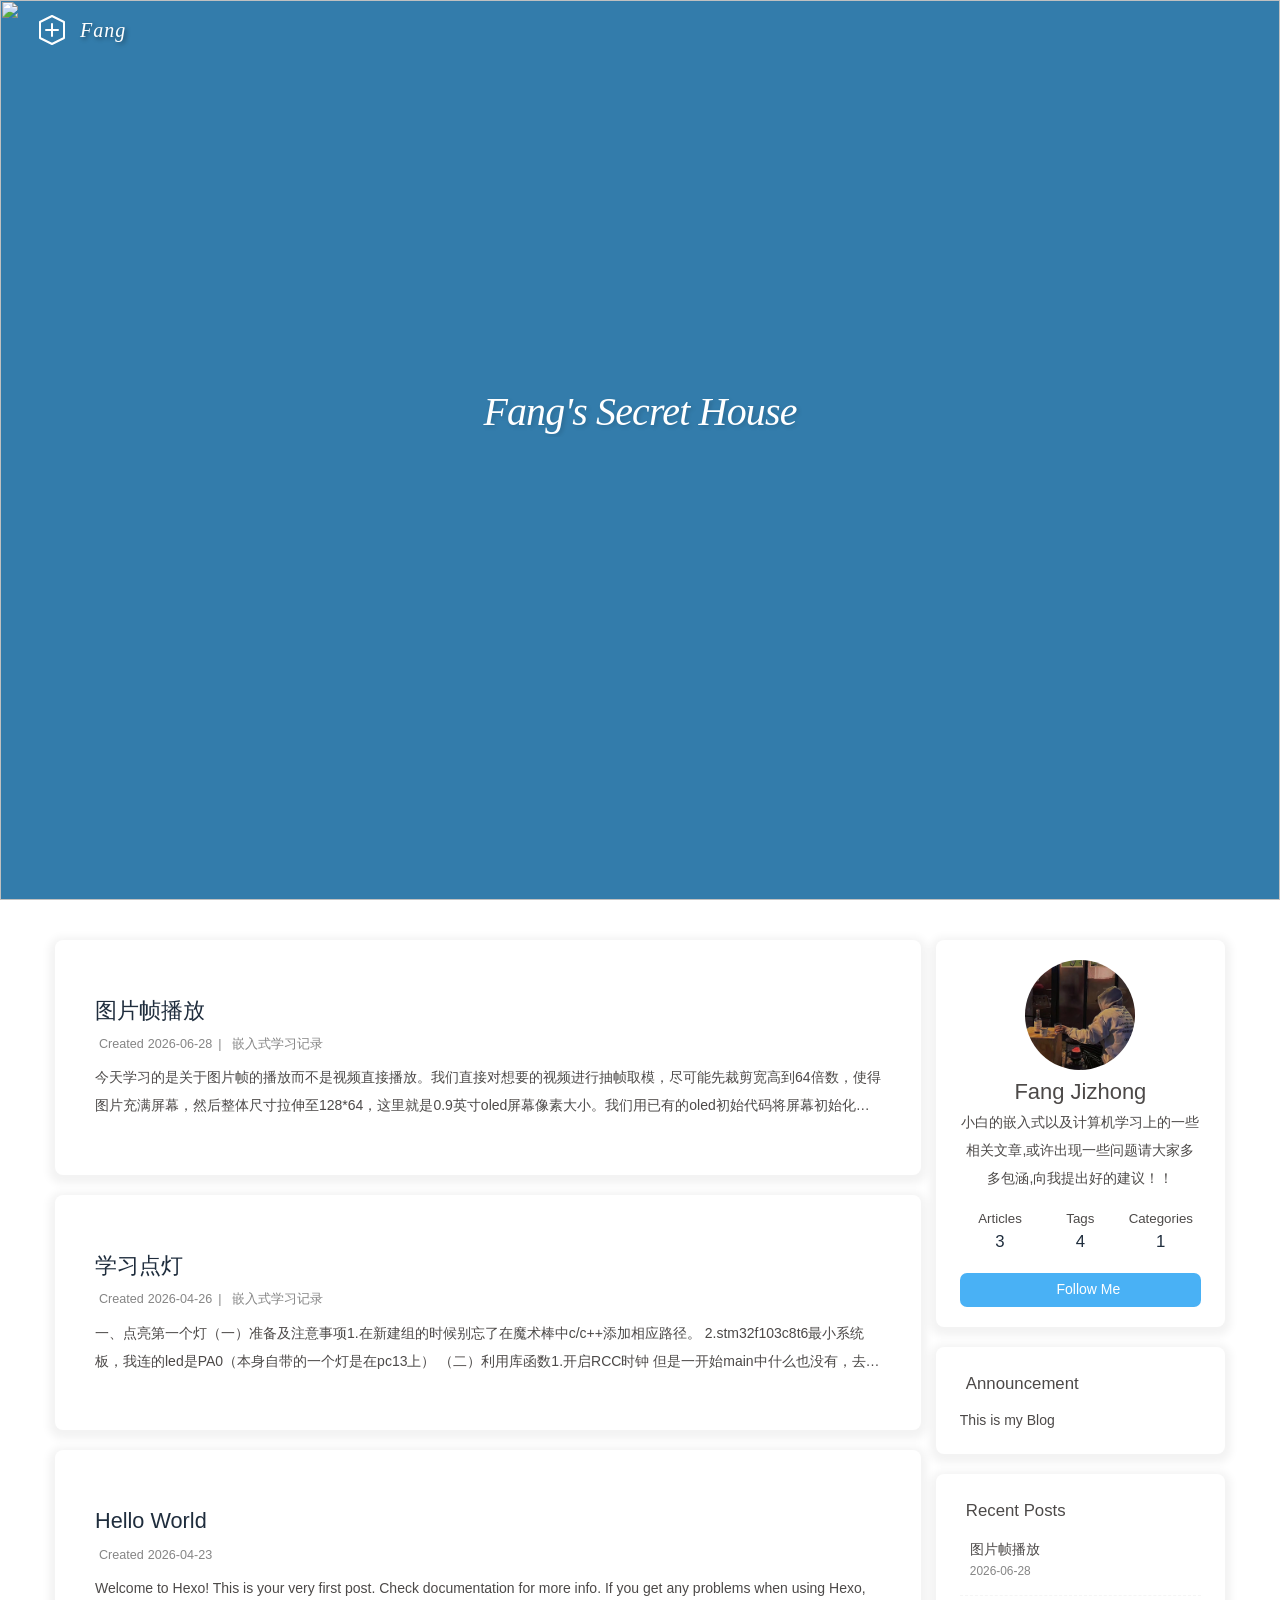
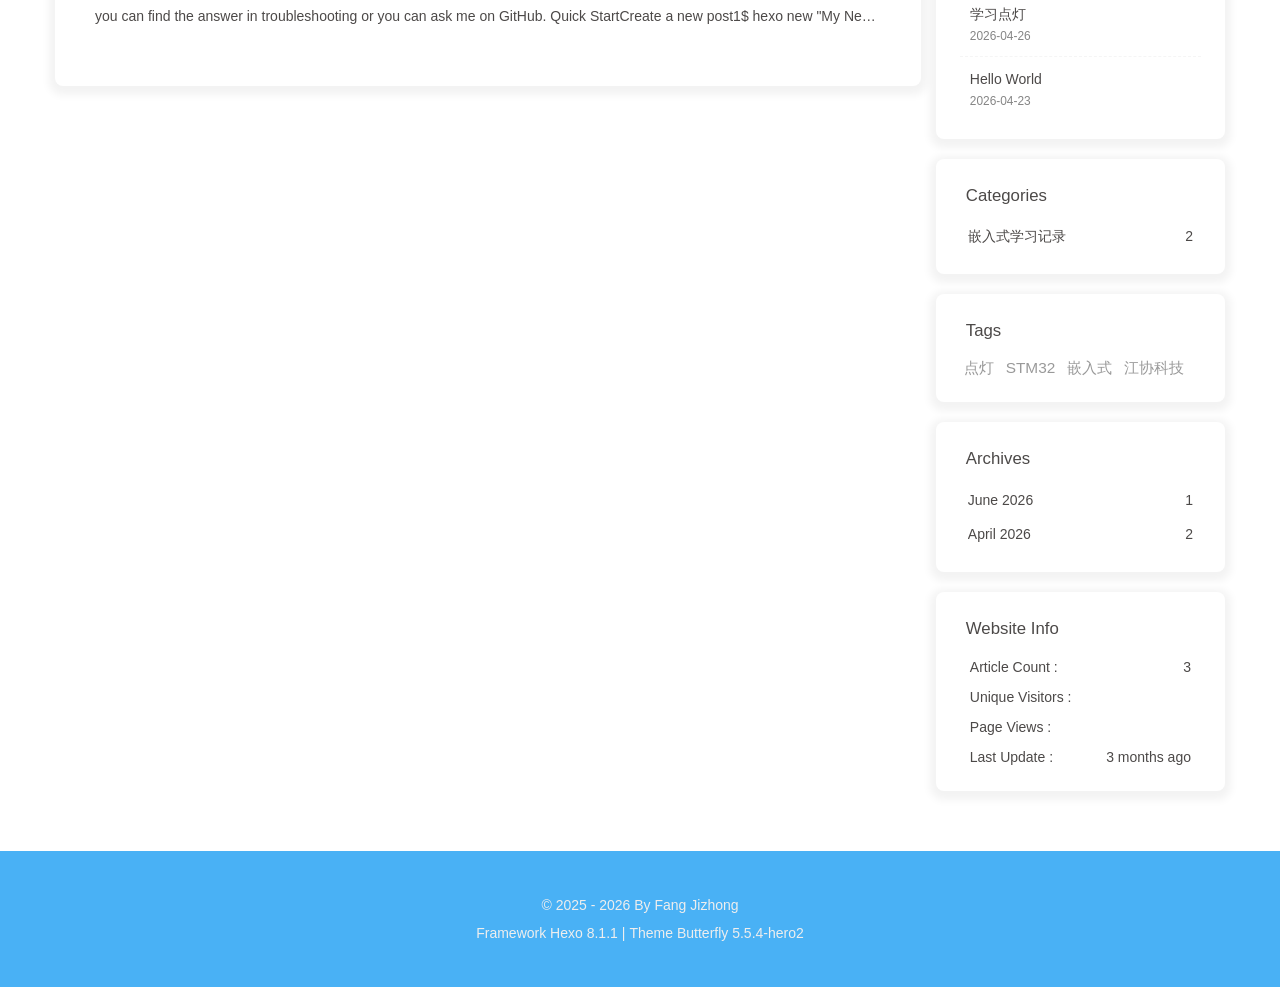
==== commit deeef02c: "Site updated: 2026-08-13 19:17:52" ====
--- a/index.html
+++ b/index.html
@@ -150,14 +150,14 @@
   isHighlightShrink: false,
   isToc: false,
   pageType: 'home'
-}</script><meta name="generator" content="Hexo 8.1.1"></head><body><div class="page" id="body-wrap"><header class="full_page" id="page-header"><div class="hero-bg-layer hero-bg-1"><img class="hero-bg-img" src="https://images.higgs.ai/?default=1&amp;output=webp&amp;url=https%3A%2F%2Fd8j0ntlcm91z4.cloudfront.net%2Fuser_38xzZboKViGWJOttwIXH07lWA1P%2Fhf_20260609_195923_b0ba8ace-1d1d-4f2c-9a28-1ab84b330680.png&amp;w=1280&amp;q=85" alt=""></div><div class="hero-bg-layer hero-bg-2" id="spotlight-mask"><img class="hero-bg-img" src="https://images.higgs.ai/?default=1&amp;output=webp&amp;url=https%3A%2F%2Fd8j0ntlcm91z4.cloudfront.net%2Fuser_38xzZboKViGWJOttwIXH07lWA1P%2Fhf_20260609_201152_bba90a12-bf12-459f-91f0-51f237dbaf3b.png&amp;w=1280&amp;q=85" alt=""></div><canvas id="spotlight-canvas"></canvas><nav id="nav"><span id="blog-info"><a class="nav-site-title" href="/"><span class="hero-logo" aria-hidden="true"><svg width="32" height="32" viewBox="0 0 32 32" fill="none" xmlns="http://www.w3.org/2000/svg"><path d="M16 2L28 8V24L16 30L4 24V8L16 2Z" stroke="white" stroke-width="2" stroke-linecap="round" stroke-linejoin="round"></path><path d="M16 10V22M10 16H22" stroke="white" stroke-width="2" stroke-linecap="round"></path></svg></span><span class="hero-site-name">Fang</span></a></span><div id="menus"></div></nav><div id="site-info"><h1 id="site-title">Fang's Secret House</h1></div><div id="scroll-down"><i class="fas fa-angle-down scroll-down-effects"></i></div></header><main class="layout" id="content-inner"><div class="recent-posts nc" id="recent-posts"><div class="recent-post-items"><div class="recent-post-item"><div class="recent-post-info no-cover"><a class="article-title" href="/2026/06/28/%E5%9B%BE%E7%89%87%E5%B8%A7%E6%92%AD%E6%94%BE/" title="图片帧播放">图片帧播放</a><div class="article-meta-wrap"><span class="post-meta-date"><i class="far fa-calendar-alt"></i><span class="article-meta-label">Created</span><time datetime="2026-06-28T06:37:36.000Z" title="Created 2026-06-28 14:37:36">2026-06-28</time></span><span class="article-meta"><span class="article-meta-separator">|</span><i class="fas fa-inbox"></i><a class="article-meta__categories" href="/categories/%E5%B5%8C%E5%85%A5%E5%BC%8F%E5%AD%A6%E4%B9%A0%E8%AE%B0%E5%BD%95/">嵌入式学习记录</a></span></div><div class="content">今天学习的是关于图片帧的播放而不是视频直接播放。我们直接对想要的视频进行抽帧取模，尽可能先裁剪宽高到64倍数，使得图片充满屏幕，然后整体尺寸拉伸至128*64，这里就是0.9英寸oled屏幕像素大小。我们用已有的oled初始代码将屏幕初始化。后面需要的就是编写显示图片的程序。 12345678910111213141516171819202122232425262728    void OLED_ShowImage128x64(const uint8_t *Image)&#123;	uint8_t Page;	uint8_t Y;	uint8_t X;	uint8_t Bit;	uint16_t Index;	uint8_t Data;	for(Page=0;Page&lt;8;Page++)	&#123;		OLED_SetCursor(Page,0);		for(X=0;X&lt;128;X++)		&#123;			Data=0x00;			for(Bit=0;Bit&lt;8;Bit++)			&#123;			   Y=Page*8+Bit;				Index = Y*...</div></div></div><div class="recent-post-item"><div class="recent-post-info no-cover"><a class="article-title" href="/2026/04/26/%E5%AD%A6%E4%B9%A0%E7%82%B9%E7%81%AF/" title="学习点灯">学习点灯</a><div class="article-meta-wrap"><span class="post-meta-date"><i class="far fa-calendar-alt"></i><span class="article-meta-label">Created</span><time datetime="2026-04-26T02:53:39.000Z" title="Created 2026-04-26 10:53:39">2026-04-26</time></span><span class="article-meta"><span class="article-meta-separator">|</span><i class="fas fa-inbox"></i><a class="article-meta__categories" href="/categories/%E5%B5%8C%E5%85%A5%E5%BC%8F%E5%AD%A6%E4%B9%A0%E8%AE%B0%E5%BD%95/">嵌入式学习记录</a></span></div><div class="content">一、点亮第一个灯（一）准备及注意事项1.在新建组的时候别忘了在魔术棒中c/c++添加相应路径。 2.stm32f103c8t6最小系统板，我连的led是PA0（本身自带的一个灯是在pc13上）  （二）利用库函数1.开启RCC时钟     但是一开始main中什么也没有，去找libray中“stm32f10x_rcc.h”，其中700行左右有一个  1void RCC_APB2PeriphClockCmd(uint32_t RCC_APB2Periph, FunctionalState NewState) 可以通过“Go To Definition Of”跳转到具体的函数及其解释。 也就是说参数RCC_APB2Periph和NewState可选择的就是这些       这里要开启PA0的RCC时钟，所以选择RCC_APB2Periph_GPIOA和ENABLE,直接在main里写这个函数。     补充一下：         库函数是自己定义了寄存器的地址及其相应引脚的位设置。后续寄存器操作的时候会自己定义这一些，需要会看数据手册，看地址位。     2.GPIO寄存器配置（初始...</div></div></div><div class="recent-post-item"><div class="recent-post-info no-cover"><a class="article-title" href="/2026/04/23/hello-world/" title="Hello World">Hello World</a><div class="article-meta-wrap"><span class="post-meta-date"><i class="far fa-calendar-alt"></i><span class="article-meta-label">Created</span><time datetime="2026-04-23T04:51:19.220Z" title="Created 2026-04-23 12:51:19">2026-04-23</time></span></div><div class="content">Welcome to Hexo! This is your very first post. Check documentation for more info. If you get any problems when using Hexo, you can find the answer in troubleshooting or you can ask me on GitHub. Quick StartCreate a new post1$ hexo new &quot;My New Post&quot;  More info: Writing         [base64]...</div></div></div></div></div><div class="aside-content" id="aside-content"><div class="card-widget card-info text-center"><div class="avatar-img"><img src="/img/touxiang.jpg" onerror="this.onerror=null;this.src='/img/friend_404.gif'" alt="avatar"/></div><div class="author-info-name">Fang Jizhong</div><div class="author-info-description">小白的嵌入式以及计算机学习上的一些相关文章,或许出现一些问题请大家多多包涵,向我提出好的建议！！</div><div class="site-data"><a href="/archives/"><div class="headline">Articles</div><div class="length-num">3</div></a><a href="/tags/"><div class="headline">Tags</div><div class="length-num">4</div></a><a href="/categories/"><div class="headline">Categories</div><div class="length-num">1</div></a></div><a id="card-info-btn" target="_blank" rel="noopener" href="https://github.com/piaoliuping14"><i class="fab fa-github"></i><span>Follow Me</span></a></div><div class="card-widget card-announcement"><div class="item-headline"><i class="fas fa-bullhorn fa-shake"></i><span>Announcement</span></div><div class="announcement_content">This is my Blog</div></div><div class="sticky_layout"><div class="card-widget card-recent-post"><div class="item-headline"><i class="fas fa-history"></i><span>Recent Posts</span></div><div class="aside-list"><div class="aside-list-item no-cover"><div class="content"><a class="title" href="/2026/06/28/%E5%9B%BE%E7%89%87%E5%B8%A7%E6%92%AD%E6%94%BE/" title="图片帧播放">图片帧播放</a><time datetime="2026-06-28T06:37:36.000Z" title="Created 2026-06-28 14:37:36">2026-06-28</time></div></div><div class="aside-list-item no-cover"><div class="content"><a class="title" href="/2026/04/26/%E5%AD%A6%E4%B9%A0%E7%82%B9%E7%81%AF/" title="学习点灯">学习点灯</a><time datetime="2026-04-26T02:53:39.000Z" title="Created 2026-04-26 10:53:39">2026-04-26</time></div></div><div class="aside-list-item no-cover"><div class="content"><a class="title" href="/2026/04/23/hello-world/" title="Hello World">Hello World</a><time datetime="2026-04-23T04:51:19.220Z" title="Created 2026-04-23 12:51:19">2026-04-23</time></div></div></div></div><div class="card-widget card-categories"><div class="item-headline">
+}</script><meta name="generator" content="Hexo 8.1.1"></head><body><div class="page" id="body-wrap"><header class="full_page" id="page-header"><div class="hero-bg-layer hero-bg-1"><img class="hero-bg-img" src="https://images.higgs.ai/?default=1&amp;output=webp&amp;url=https%3A%2F%2Fd8j0ntlcm91z4.cloudfront.net%2Fuser_38xzZboKViGWJOttwIXH07lWA1P%2Fhf_20260609_195923_b0ba8ace-1d1d-4f2c-9a28-1ab84b330680.png&amp;w=1280&amp;q=85" alt=""></div><div class="hero-bg-layer hero-bg-2" id="spotlight-mask"><img class="hero-bg-img" src="https://images.higgs.ai/?default=1&amp;output=webp&amp;url=https%3A%2F%2Fd8j0ntlcm91z4.cloudfront.net%2Fuser_38xzZboKViGWJOttwIXH07lWA1P%2Fhf_20260609_201152_bba90a12-bf12-459f-91f0-51f237dbaf3b.png&amp;w=1280&amp;q=85" alt=""></div><canvas id="spotlight-canvas"></canvas><nav id="nav"><span id="blog-info"><a class="nav-site-title" href="/"><span class="hero-logo" aria-hidden="true"><svg width="32" height="32" viewBox="0 0 32 32" fill="none" xmlns="http://www.w3.org/2000/svg"><path d="M16 2L28 8V24L16 30L4 24V8L16 2Z" stroke="white" stroke-width="2" stroke-linecap="round" stroke-linejoin="round"></path><path d="M16 10V22M10 16H22" stroke="white" stroke-width="2" stroke-linecap="round"></path></svg></span><span class="hero-site-name">Fang</span></a></span><div id="menus"></div></nav><div id="site-info"><h1 id="site-title">Fang's Secret House</h1></div><div id="scroll-down"><i class="fas fa-angle-down scroll-down-effects"></i></div></header><main class="layout" id="content-inner"><div class="recent-posts nc" id="recent-posts"><div class="recent-post-items"><div class="recent-post-item"><div class="recent-post-info no-cover"><a class="article-title" href="/2026/06/28/%E5%9B%BE%E7%89%87%E5%B8%A7%E6%92%AD%E6%94%BE/" title="图片帧播放">图片帧播放</a><div class="article-meta-wrap"><span class="post-meta-date"><i class="far fa-calendar-alt"></i><span class="article-meta-label">Created</span><time datetime="2026-06-28T06:37:36.000Z" title="Created 2026-06-28 14:37:36">2026-06-28</time></span><span class="article-meta"><span class="article-meta-separator">|</span><i class="fas fa-inbox"></i><a class="article-meta__categories" href="/categories/%E5%B5%8C%E5%85%A5%E5%BC%8F%E5%AD%A6%E4%B9%A0%E8%AE%B0%E5%BD%95/">嵌入式学习记录</a></span></div><div class="content">今天学习的是关于图片帧的播放而不是视频直接播放。我们直接对想要的视频进行抽帧取模，尽可能先裁剪宽高到64倍数，使得图片充满屏幕，然后整体尺寸拉伸至128*64，这里就是0.9英寸oled屏幕像素大小。我们用已有的oled初始代码将屏幕初始化。后面需要的就是编写显示图片的程序。 12345678910111213141516171819202122232425262728    void OLED_ShowImage128x64(const uint8_t *Image)&#123;	uint8_t Page;	uint8_t Y;	uint8_t X;	uint8_t Bit;	uint16_t Index;	uint8_t Data;	for(Page=0;Page&lt;8;Page++)	&#123;		OLED_SetCursor(Page,0);		for(X=0;X&lt;128;X++)		&#123;			Data=0x00;			for(Bit=0;Bit&lt;8;Bit++)			&#123;			   Y=Page*8+Bit;				Index = Y*...</div></div></div><div class="recent-post-item"><div class="recent-post-info no-cover"><a class="article-title" href="/2026/04/26/%E5%AD%A6%E4%B9%A0%E7%82%B9%E7%81%AF/" title="学习点灯">学习点灯</a><div class="article-meta-wrap"><span class="post-meta-date"><i class="far fa-calendar-alt"></i><span class="article-meta-label">Created</span><time datetime="2026-04-26T02:53:39.000Z" title="Created 2026-04-26 10:53:39">2026-04-26</time></span><span class="article-meta"><span class="article-meta-separator">|</span><i class="fas fa-inbox"></i><a class="article-meta__categories" href="/categories/%E5%B5%8C%E5%85%A5%E5%BC%8F%E5%AD%A6%E4%B9%A0%E8%AE%B0%E5%BD%95/">嵌入式学习记录</a></span></div><div class="content">一、点亮第一个灯（一）准备及注意事项1.在新建组的时候别忘了在魔术棒中c/c++添加相应路径。 2.stm32f103c8t6最小系统板，我连的led是PA0（本身自带的一个灯是在pc13上）  （二）利用库函数1.开启RCC时钟     但是一开始main中什么也没有，去找libray中“stm32f10x_rcc.h”，其中700行左右有一个  1void RCC_APB2PeriphClockCmd(uint32_t RCC_APB2Periph, FunctionalState NewState) 可以通过“Go To Definition Of”跳转到具体的函数及其解释。 也就是说参数RCC_APB2Periph和NewState可选择的就是这些       这里要开启PA0的RCC时钟，所以选择RCC_APB2Periph_GPIOA和ENABLE,直接在main里写这个函数。     补充一下：库函数是自己定义了寄存器的地址及其相应引脚的位设置。后续寄存器操作的时候会自己定义这一些，需要会看数据手册，看地址位。     2.GPIO寄存器配置（初始化）       ...</div></div></div><div class="recent-post-item"><div class="recent-post-info no-cover"><a class="article-title" href="/2026/04/23/hello-world/" title="Hello World">Hello World</a><div class="article-meta-wrap"><span class="post-meta-date"><i class="far fa-calendar-alt"></i><span class="article-meta-label">Created</span><time datetime="2026-04-23T04:51:19.220Z" title="Created 2026-04-23 12:51:19">2026-04-23</time></span></div><div class="content">Welcome to Hexo! This is your very first post. Check documentation for more info. If you get any problems when using Hexo, you can find the answer in troubleshooting or you can ask me on GitHub. Quick StartCreate a new post1$ hexo new &quot;My New Post&quot;  More info: Writing         [base64]...</div></div></div></div></div><div class="aside-content" id="aside-content"><div class="card-widget card-info text-center"><div class="avatar-img"><img src="/img/touxiang.jpg" onerror="this.onerror=null;this.src='/img/friend_404.gif'" alt="avatar"/></div><div class="author-info-name">Fang Jizhong</div><div class="author-info-description">小白的嵌入式以及计算机学习上的一些相关文章,或许出现一些问题请大家多多包涵,向我提出好的建议！！</div><div class="site-data"><a href="/archives/"><div class="headline">Articles</div><div class="length-num">3</div></a><a href="/tags/"><div class="headline">Tags</div><div class="length-num">4</div></a><a href="/categories/"><div class="headline">Categories</div><div class="length-num">1</div></a></div><a id="card-info-btn" target="_blank" rel="noopener" href="https://github.com/piaoliuping14"><i class="fab fa-github"></i><span>Follow Me</span></a></div><div class="card-widget card-announcement"><div class="item-headline"><i class="fas fa-bullhorn fa-shake"></i><span>Announcement</span></div><div class="announcement_content">This is my Blog</div></div><div class="sticky_layout"><div class="card-widget card-recent-post"><div class="item-headline"><i class="fas fa-history"></i><span>Recent Posts</span></div><div class="aside-list"><div class="aside-list-item no-cover"><div class="content"><a class="title" href="/2026/06/28/%E5%9B%BE%E7%89%87%E5%B8%A7%E6%92%AD%E6%94%BE/" title="图片帧播放">图片帧播放</a><time datetime="2026-06-28T06:37:36.000Z" title="Created 2026-06-28 14:37:36">2026-06-28</time></div></div><div class="aside-list-item no-cover"><div class="content"><a class="title" href="/2026/04/26/%E5%AD%A6%E4%B9%A0%E7%82%B9%E7%81%AF/" title="学习点灯">学习点灯</a><time datetime="2026-04-26T02:53:39.000Z" title="Created 2026-04-26 10:53:39">2026-04-26</time></div></div><div class="aside-list-item no-cover"><div class="content"><a class="title" href="/2026/04/23/hello-world/" title="Hello World">Hello World</a><time datetime="2026-04-23T04:51:19.220Z" title="Created 2026-04-23 12:51:19">2026-04-23</time></div></div></div></div><div class="card-widget card-categories"><div class="item-headline">
             <i class="fas fa-folder-open"></i>
             <span>Categories</span>
             
           </div>
           <ul class="card-category-list" id="aside-cat-list">
             <li class="card-category-list-item "><a class="card-category-list-link" href="/categories/%E5%B5%8C%E5%85%A5%E5%BC%8F%E5%AD%A6%E4%B9%A0%E8%AE%B0%E5%BD%95/"><span class="card-category-list-name">嵌入式学习记录</span><span class="card-category-list-count">2</span></a></li>
-          </ul></div><div class="card-widget card-tags"><div class="item-headline"><i class="fas fa-tags"></i><span>Tags</span></div><div class="card-tag-cloud"><a href="/tags/STM32/" style="font-size: 1.1em; color: #999">STM32</a> <a href="/tags/%E5%B5%8C%E5%85%A5%E5%BC%8F/" style="font-size: 1.1em; color: #999">嵌入式</a> <a href="/tags/%E6%B1%9F%E5%8D%8F%E7%A7%91%E6%8A%80/" style="font-size: 1.1em; color: #999">江协科技</a> <a href="/tags/%E7%82%B9%E7%81%AF/" style="font-size: 1.1em; color: #999">点灯</a></div></div><div class="card-widget card-archives">
+          </ul></div><div class="card-widget card-tags"><div class="item-headline"><i class="fas fa-tags"></i><span>Tags</span></div><div class="card-tag-cloud"><a href="/tags/%E7%82%B9%E7%81%AF/" style="font-size: 1.1em; color: #999">点灯</a> <a href="/tags/STM32/" style="font-size: 1.1em; color: #999">STM32</a> <a href="/tags/%E5%B5%8C%E5%85%A5%E5%BC%8F/" style="font-size: 1.1em; color: #999">嵌入式</a> <a href="/tags/%E6%B1%9F%E5%8D%8F%E7%A7%91%E6%8A%80/" style="font-size: 1.1em; color: #999">江协科技</a></div></div><div class="card-widget card-archives">
     <div class="item-headline">
       <i class="fas fa-archive"></i>
       <span>Archives</span>
@@ -185,4 +185,4 @@
         </li>
       
     </ul>
-  </div><div class="card-widget card-webinfo"><div class="item-headline"><i class="fas fa-chart-line"></i><span>Website Info</span></div><div class="webinfo"><div class="webinfo-item"><div class="item-name">Article Count :</div><div class="item-count">3</div></div><div class="webinfo-item"><div class="item-name">Unique Visitors :</div><div class="item-count" id="busuanzi_value_site_uv"><i class="fa-solid fa-spinner fa-spin"></i></div></div><div class="webinfo-item"><div class="item-name">Page Views :</div><div class="item-count" id="busuanzi_value_site_pv"><i class="fa-solid fa-spinner fa-spin"></i></div></div><div class="webinfo-item"><div class="item-name">Last Update :</div><div class="item-count" id="last-push-date" data-lastPushDate="2026-08-13T11:14:22.302Z"><i class="fa-solid fa-spinner fa-spin"></i></div></div></div></div></div></div></main><footer id="footer"><div class="footer-other"><div class="footer-copyright"><span class="copyright">&copy;&nbsp;2025 - 2026 By Fang Jizhong</span><span class="framework-info"><span>Framework </span><a target="_blank" rel="noopener" href="https://hexo.io">Hexo 8.1.1</a><span class="footer-separator">|</span><span>Theme </span><a target="_blank" rel="noopener" href="https://github.com/jerryc127/hexo-theme-butterfly">Butterfly 5.5.4-hero2</a></span></div></div></footer></div><div id="rightside"><div id="rightside-config-hide"><button id="darkmode" type="button" title="Toggle Between Light and Dark Mode"><i class="fas fa-adjust"></i></button><button id="hide-aside-btn" type="button" title="Toggle Between Single-column and Double-column"><i class="fas fa-arrows-alt-h"></i></button></div><div id="rightside-config-show"><button id="rightside-config" type="button" title="Settings"><i class="fas fa-cog fa-spin"></i></button><button id="go-up" type="button" title="Back to Top"><span class="scroll-percent"></span><i class="fas fa-arrow-up"></i></button></div></div><div><script src="/js/utils.js?v=5.5.4-hero2"></script><script src="/js/main.js?v=5.5.4-hero2"></script><script src="/js/hero-spotlight.js"></script><div class="js-pjax"></div><script async data-pjax src="//busuanzi.ibruce.info/busuanzi/2.3/busuanzi.pure.mini.js"></script></div></body></html>+  </div><div class="card-widget card-webinfo"><div class="item-headline"><i class="fas fa-chart-line"></i><span>Website Info</span></div><div class="webinfo"><div class="webinfo-item"><div class="item-name">Article Count :</div><div class="item-count">3</div></div><div class="webinfo-item"><div class="item-name">Unique Visitors :</div><div class="item-count" id="busuanzi_value_site_uv"><i class="fa-solid fa-spinner fa-spin"></i></div></div><div class="webinfo-item"><div class="item-name">Page Views :</div><div class="item-count" id="busuanzi_value_site_pv"><i class="fa-solid fa-spinner fa-spin"></i></div></div><div class="webinfo-item"><div class="item-name">Last Update :</div><div class="item-count" id="last-push-date" data-lastPushDate="2026-08-13T11:17:50.481Z"><i class="fa-solid fa-spinner fa-spin"></i></div></div></div></div></div></div></main><footer id="footer"><div class="footer-other"><div class="footer-copyright"><span class="copyright">&copy;&nbsp;2025 - 2026 By Fang Jizhong</span><span class="framework-info"><span>Framework </span><a target="_blank" rel="noopener" href="https://hexo.io">Hexo 8.1.1</a><span class="footer-separator">|</span><span>Theme </span><a target="_blank" rel="noopener" href="https://github.com/jerryc127/hexo-theme-butterfly">Butterfly 5.5.4-hero2</a></span></div></div></footer></div><div id="rightside"><div id="rightside-config-hide"><button id="darkmode" type="button" title="Toggle Between Light and Dark Mode"><i class="fas fa-adjust"></i></button><button id="hide-aside-btn" type="button" title="Toggle Between Single-column and Double-column"><i class="fas fa-arrows-alt-h"></i></button></div><div id="rightside-config-show"><button id="rightside-config" type="button" title="Settings"><i class="fas fa-cog fa-spin"></i></button><button id="go-up" type="button" title="Back to Top"><span class="scroll-percent"></span><i class="fas fa-arrow-up"></i></button></div></div><div><script src="/js/utils.js?v=5.5.4-hero2"></script><script src="/js/main.js?v=5.5.4-hero2"></script><script src="/js/hero-spotlight.js"></script><div class="js-pjax"></div><script async data-pjax src="//busuanzi.ibruce.info/busuanzi/2.3/busuanzi.pure.mini.js"></script></div></body></html>
